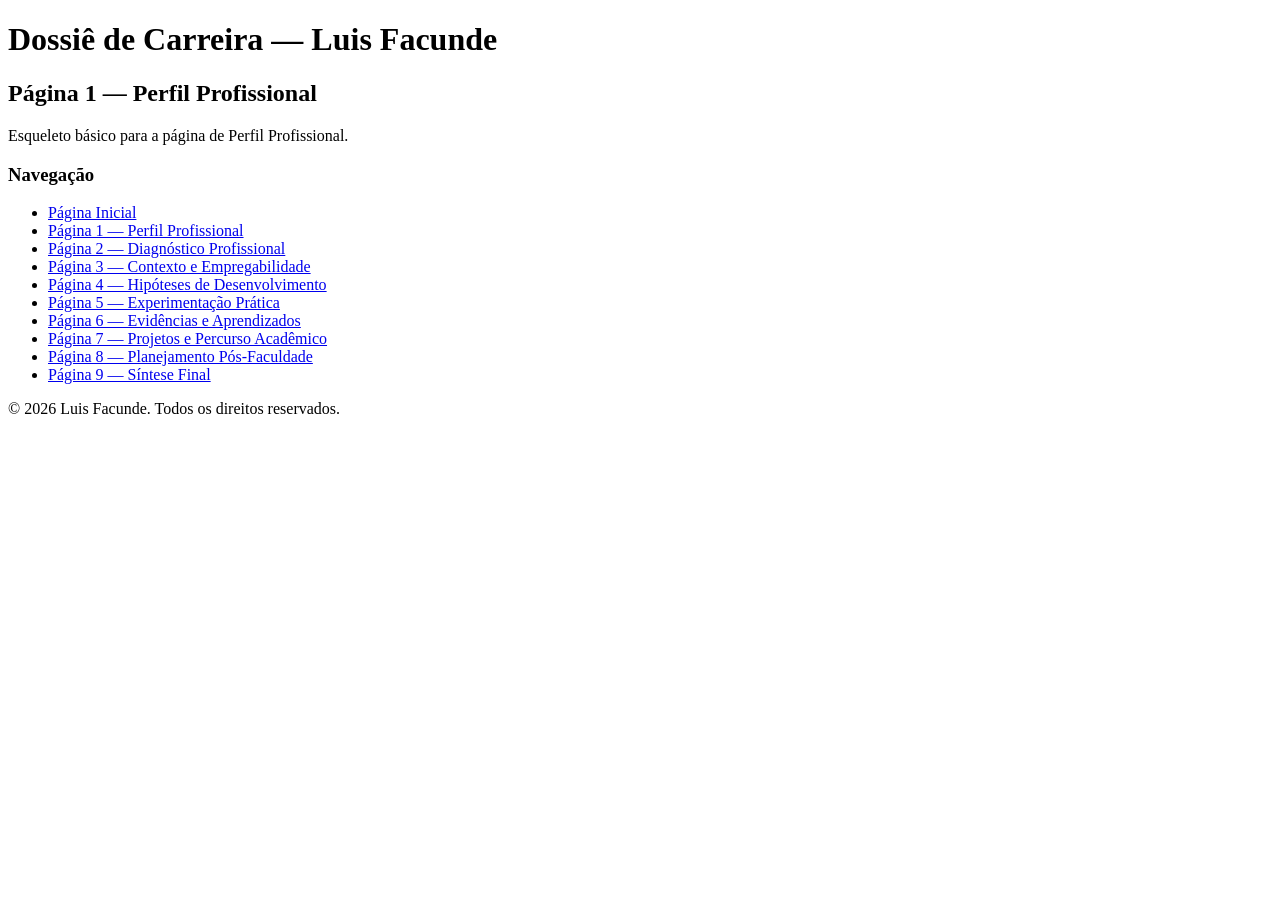
==== 01-perfil-profissional/index.html @ f9f101a4 "feat: cria os arquivos base para a criação das páginas obrigatórias" ====
<!DOCTYPE html>
<html lang="pt-BR">
<head>
    <meta charset="UTF-8">
    <meta name="viewport" content="width=device-width, initial-scale=1.0">
    <title>Página 1 — Perfil Profissional | Luis Facunde</title>
    <link rel="stylesheet" href="style.css">
</head>
<body>
    <header>
        <h1>Dossiê de Carreira — Luis Facunde</h1>
    </header>

    <main>
        <section>
            <h2>Página 1 — Perfil Profissional</h2>
            <p>Esqueleto básico para a página de Perfil Profissional.</p>
        </section>
        
        <nav>
            <h3>Navegação</h3>
            <ul>
                <li><a href="../index.html">Página Inicial</a></li>
                <li><a href="../01-perfil-profissional/index.html">Página 1 — Perfil Profissional</a></li>
                <li><a href="../02-diagnostico-profissional/index.html">Página 2 — Diagnóstico Profissional</a></li>
                <li><a href="../03-contexto-empregabilidade/index.html">Página 3 — Contexto e Empregabilidade</a></li>
                <li><a href="../04-hipoteses-desenvolvimento/index.html">Página 4 — Hipóteses de Desenvolvimento</a></li>
                <li><a href="../05-experimentacao-pratica/index.html">Página 5 — Experimentação Prática</a></li>
                <li><a href="../06-evidencias-aprendizados/index.html">Página 6 — Evidências e Aprendizados</a></li>
                <li><a href="../07-projetos-percurso-academico/index.html">Página 7 — Projetos e Percurso Acadêmico</a></li>
                <li><a href="../08-planejamento-pos-faculdade/index.html">Página 8 — Planejamento Pós-Faculdade</a></li>
                <li><a href="../09-sintese-final/index.html">Página 9 — Síntese Final</a></li>
            </ul>
        </nav>
    </main>

    <footer>
        <p>© 2026 Luis Facunde. Todos os direitos reservados.</p>
    </footer>
</body>
</html>
---- 01-perfil-profissional/style.css ----
/* Estilos locais para Página 1 - Perfil Profissional */
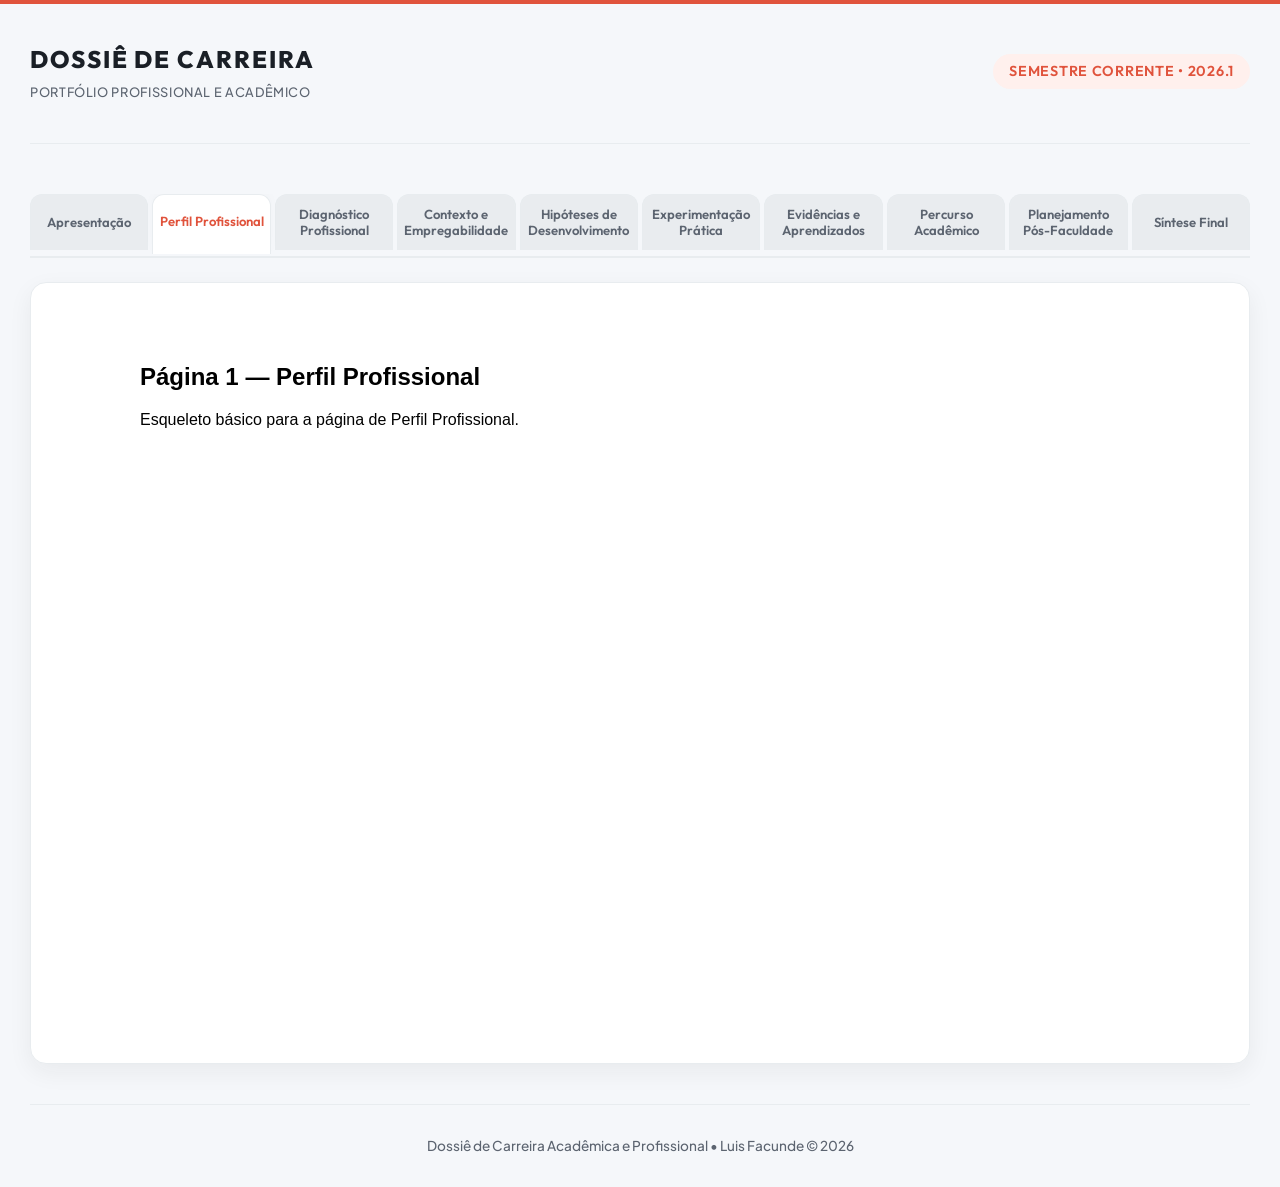
==== commit 5b495ee8: "feat: define a navegação por meio de abas" ====
--- a/01-perfil-profissional/index.html
+++ b/01-perfil-profissional/index.html
@@ -1,41 +1,78 @@
-<!DOCTYPE html>
+<!doctype html>
 <html lang="pt-BR">
-<head>
-    <meta charset="UTF-8">
-    <meta name="viewport" content="width=device-width, initial-scale=1.0">
-    <title>Página 1 — Perfil Profissional | Luis Facunde</title>
-    <link rel="stylesheet" href="style.css">
-</head>
-<body>
-    <header>
-        <h1>Dossiê de Carreira — Luis Facunde</h1>
-    </header>
+   <head>
+      <meta charset="UTF-8" />
+      <meta name="viewport" content="width=device-width, initial-scale=1.0" />
+      <title>Página 1 — Perfil Profissional | Luis Facunde</title>
+      <link rel="stylesheet" href="style.css" />
+      <script src="script.js" defer></script>
+   </head>
+   <body>
+      <header>
+         <h1>Dossiê de Carreira — Luis Facunde</h1>
+      </header>
 
-    <main>
-        <section>
+      <main>
+         <section>
             <h2>Página 1 — Perfil Profissional</h2>
             <p>Esqueleto básico para a página de Perfil Profissional.</p>
-        </section>
-        
-        <nav>
+         </section>
+
+         <nav>
             <h3>Navegação</h3>
             <ul>
-                <li><a href="../index.html">Página Inicial</a></li>
-                <li><a href="../01-perfil-profissional/index.html">Página 1 — Perfil Profissional</a></li>
-                <li><a href="../02-diagnostico-profissional/index.html">Página 2 — Diagnóstico Profissional</a></li>
-                <li><a href="../03-contexto-empregabilidade/index.html">Página 3 — Contexto e Empregabilidade</a></li>
-                <li><a href="../04-hipoteses-desenvolvimento/index.html">Página 4 — Hipóteses de Desenvolvimento</a></li>
-                <li><a href="../05-experimentacao-pratica/index.html">Página 5 — Experimentação Prática</a></li>
-                <li><a href="../06-evidencias-aprendizados/index.html">Página 6 — Evidências e Aprendizados</a></li>
-                <li><a href="../07-projetos-percurso-academico/index.html">Página 7 — Projetos e Percurso Acadêmico</a></li>
-                <li><a href="../08-planejamento-pos-faculdade/index.html">Página 8 — Planejamento Pós-Faculdade</a></li>
-                <li><a href="../09-sintese-final/index.html">Página 9 — Síntese Final</a></li>
+               <li><a href="../index.html">Página Inicial</a></li>
+               <li>
+                  <a href="../01-perfil-profissional/index.html"
+                     >Página 1 — Perfil Profissional</a
+                  >
+               </li>
+               <li>
+                  <a href="../02-diagnostico-profissional/index.html"
+                     >Página 2 — Diagnóstico Profissional</a
+                  >
+               </li>
+               <li>
+                  <a href="../03-contexto-empregabilidade/index.html"
+                     >Página 3 — Contexto e Empregabilidade</a
+                  >
+               </li>
+               <li>
+                  <a href="../04-hipoteses-desenvolvimento/index.html"
+                     >Página 4 — Hipóteses de Desenvolvimento</a
+                  >
+               </li>
+               <li>
+                  <a href="../05-experimentacao-pratica/index.html"
+                     >Página 5 — Experimentação Prática</a
+                  >
+               </li>
+               <li>
+                  <a href="../06-evidencias-aprendizados/index.html"
+                     >Página 6 — Evidências e Aprendizados</a
+                  >
+               </li>
+               <li>
+                  <a href="../07-projetos-percurso-academico/index.html"
+                     >Página 7 — Projetos e Percurso Acadêmico</a
+                  >
+               </li>
+               <li>
+                  <a href="../08-planejamento-pos-faculdade/index.html"
+                     >Página 8 — Planejamento Pós-Faculdade</a
+                  >
+               </li>
+               <li>
+                  <a href="../09-sintese-final/index.html"
+                     >Página 9 — Síntese Final</a
+                  >
+               </li>
             </ul>
-        </nav>
-    </main>
+         </nav>
+      </main>
 
-    <footer>
-        <p>© 2026 Luis Facunde. Todos os direitos reservados.</p>
-    </footer>
-</body>
+      <footer>
+         <p>© 2026 Luis Facunde. Todos os direitos reservados.</p>
+      </footer>
+   </body>
 </html>
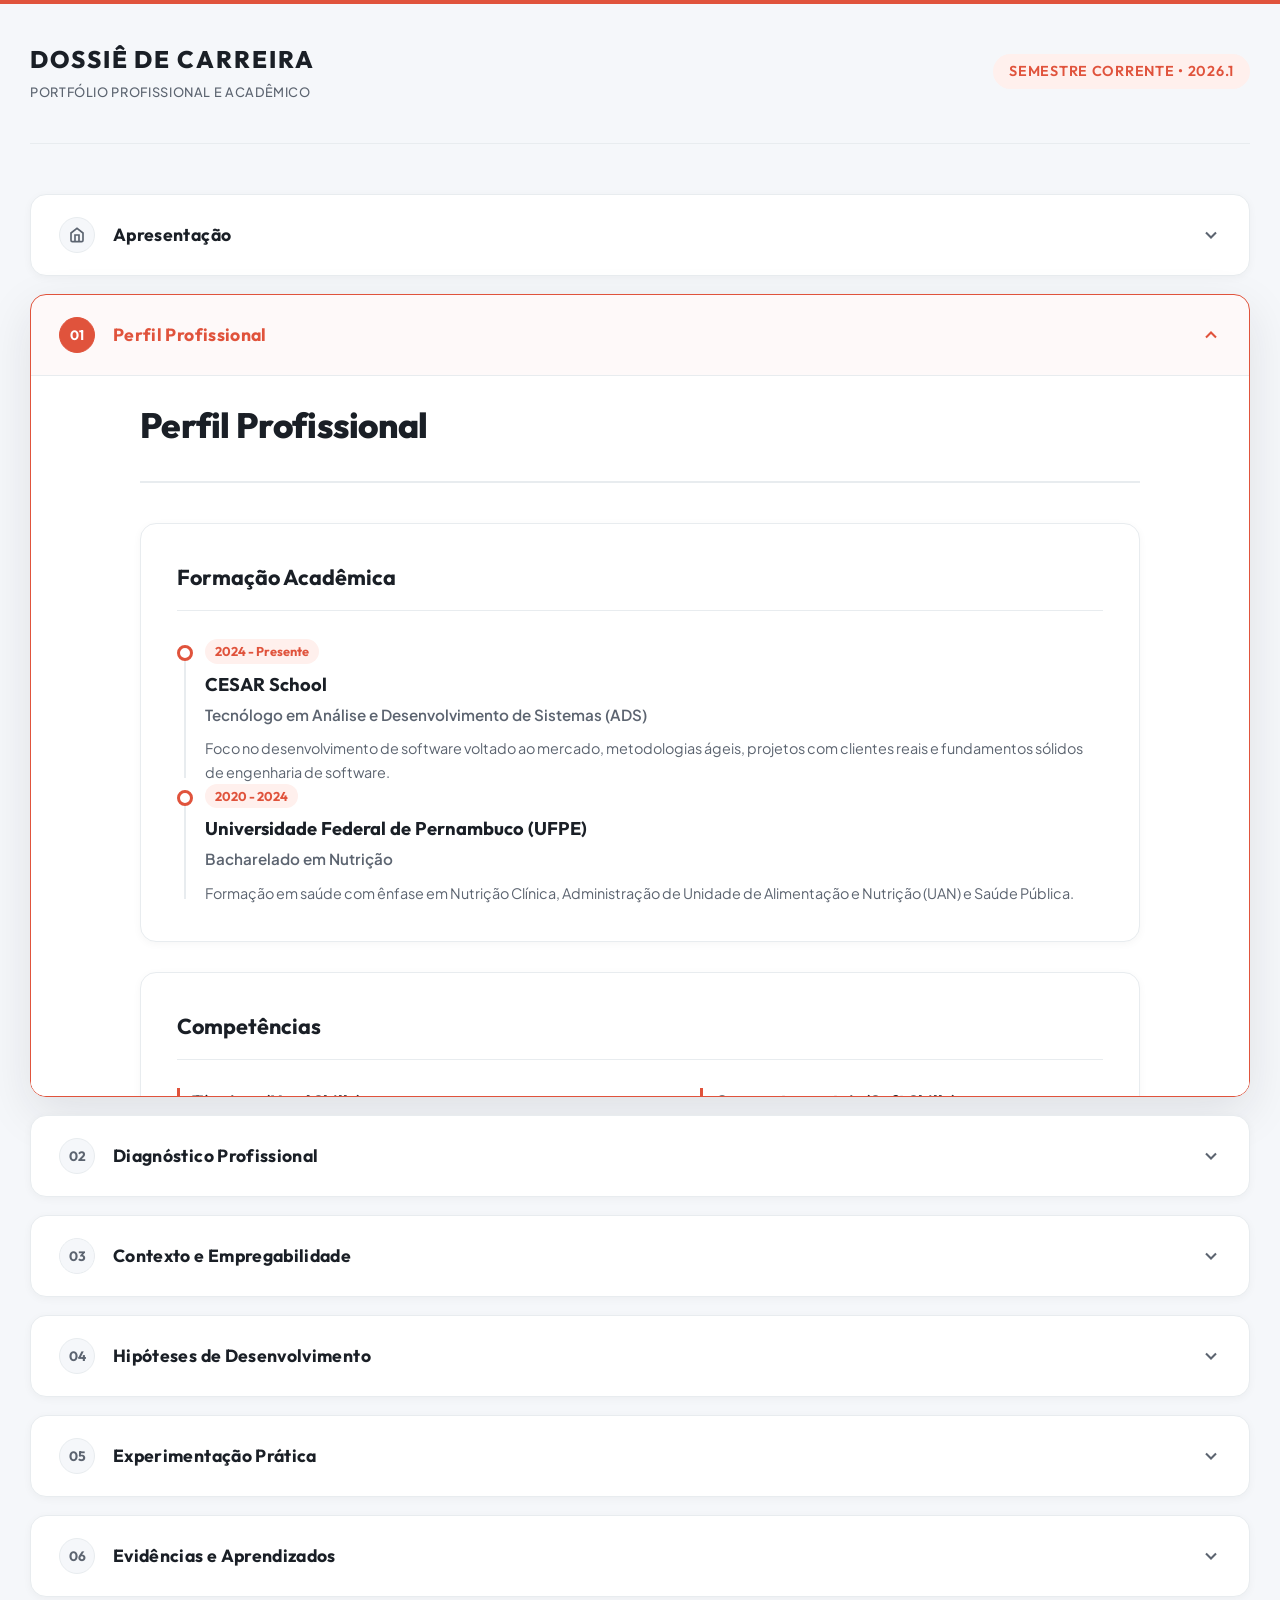
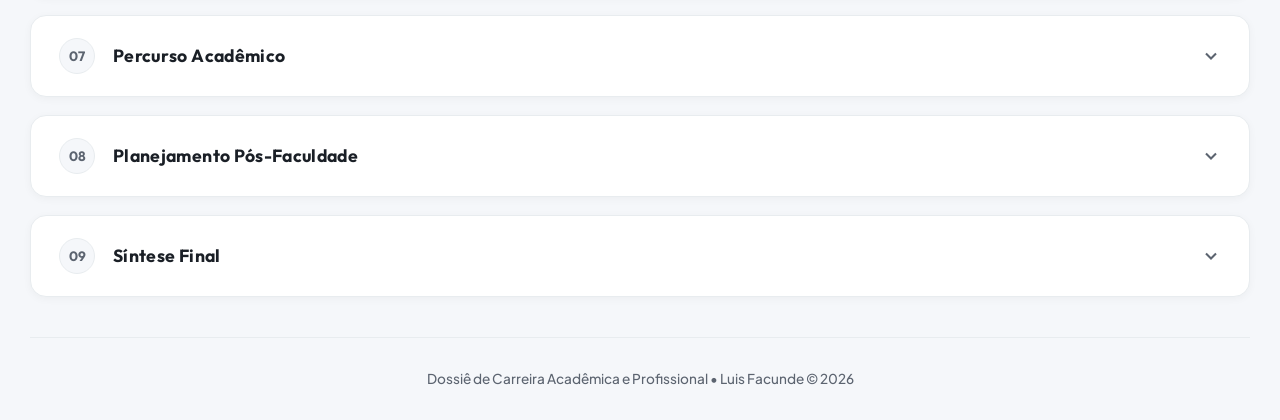
==== commit 7b487e16: "feat: estrutura e preenchimento parcial de perfil profissional e preenchimento total de diagnóstico " ====
--- a/01-perfil-profissional/index.html
+++ b/01-perfil-profissional/index.html
@@ -1,78 +1,523 @@
 <!doctype html>
 <html lang="pt-BR">
-   <head>
-      <meta charset="UTF-8" />
-      <meta name="viewport" content="width=device-width, initial-scale=1.0" />
-      <title>Página 1 — Perfil Profissional | Luis Facunde</title>
-      <link rel="stylesheet" href="style.css" />
-      <script src="script.js" defer></script>
-   </head>
-   <body>
-      <header>
-         <h1>Dossiê de Carreira — Luis Facunde</h1>
-      </header>
-
-      <main>
-         <section>
-            <h2>Página 1 — Perfil Profissional</h2>
-            <p>Esqueleto básico para a página de Perfil Profissional.</p>
-         </section>
-
-         <nav>
-            <h3>Navegação</h3>
-            <ul>
-               <li><a href="../index.html">Página Inicial</a></li>
-               <li>
-                  <a href="../01-perfil-profissional/index.html"
-                     >Página 1 — Perfil Profissional</a
-                  >
-               </li>
-               <li>
-                  <a href="../02-diagnostico-profissional/index.html"
-                     >Página 2 — Diagnóstico Profissional</a
-                  >
-               </li>
-               <li>
-                  <a href="../03-contexto-empregabilidade/index.html"
-                     >Página 3 — Contexto e Empregabilidade</a
-                  >
-               </li>
-               <li>
-                  <a href="../04-hipoteses-desenvolvimento/index.html"
-                     >Página 4 — Hipóteses de Desenvolvimento</a
-                  >
-               </li>
-               <li>
-                  <a href="../05-experimentacao-pratica/index.html"
-                     >Página 5 — Experimentação Prática</a
-                  >
-               </li>
-               <li>
-                  <a href="../06-evidencias-aprendizados/index.html"
-                     >Página 6 — Evidências e Aprendizados</a
-                  >
-               </li>
-               <li>
-                  <a href="../07-projetos-percurso-academico/index.html"
-                     >Página 7 — Projetos e Percurso Acadêmico</a
-                  >
-               </li>
-               <li>
-                  <a href="../08-planejamento-pos-faculdade/index.html"
-                     >Página 8 — Planejamento Pós-Faculdade</a
-                  >
-               </li>
-               <li>
-                  <a href="../09-sintese-final/index.html"
-                     >Página 9 — Síntese Final</a
-                  >
-               </li>
-            </ul>
-         </nav>
-      </main>
-
-      <footer>
-         <p>© 2026 Luis Facunde. Todos os direitos reservados.</p>
-      </footer>
-   </body>
+  <head>
+    <meta charset="UTF-8" />
+    <meta name="viewport" content="width=device-width, initial-scale=1.0" />
+    <title>Perfil Profissional | Luis Facunde</title>
+    <link rel="preconnect" href="https://fonts.googleapis.com" />
+    <link rel="preconnect" href="https://fonts.gstatic.com" crossorigin />
+    <link
+      href="https://fonts.googleapis.com/css2?family=Outfit:wght@300;400;500;600;700;800&family=Plus+Jakarta+Sans:wght@300;400;500;600;700&display=swap"
+      rel="stylesheet"
+    />
+    <link rel="stylesheet" href="style.css" />
+    <script src="script.js" defer></script>
+  </head>
+  <body>
+    <!-- Cabeçalho visível apenas na visualização isolada -->
+    <header class="section-isolated-header">
+      <div class="isolated-logo">
+        <span class="logo-text">DOSSIÊ DE CARREIRA</span>
+        <span class="logo-subtext">Luis Henrique Facunde da Silva</span>
+      </div>
+    </header>
+
+    <main class="profile-main-content">
+      <!-- Título Interno Editorial -->
+      <div class="section-editorial-title">
+        <h1 class="editorial-heading">Perfil Profissional</h1>
+      </div>
+
+      <!-- Seção 1: Formação Acadêmica -->
+      <section class="profile-section-card" id="formacao-academica">
+        <div class="card-header">
+          <h2 class="card-title">Formação Acadêmica</h2>
+        </div>
+
+        <div class="timeline">
+          <div class="timeline-item">
+            <div class="timeline-marker"></div>
+            <div class="timeline-content">
+              <span class="timeline-date">2024 - Presente</span>
+              <h3 class="timeline-institution">CESAR School</h3>
+              <p class="timeline-degree">
+                Tecnólogo em Análise e Desenvolvimento de Sistemas (ADS)
+              </p>
+              <p class="timeline-details">
+                Foco no desenvolvimento de software voltado ao mercado,
+                metodologias ágeis, projetos com clientes reais e fundamentos
+                sólidos de engenharia de software.
+              </p>
+            </div>
+          </div>
+        </div>
+
+        <div class="timeline">
+          <div class="timeline-item">
+            <div class="timeline-marker"></div>
+            <div class="timeline-content">
+              <span class="timeline-date">2020 - 2024</span>
+              <h3 class="timeline-institution">
+                Universidade Federal de Pernambuco (UFPE)
+              </h3>
+              <p class="timeline-degree">Bacharelado em Nutrição</p>
+              <p class="timeline-details">
+                Formação em saúde com ênfase em Nutrição Clínica, Administração
+                de Unidade de Alimentação e Nutrição (UAN) e Saúde Pública.
+              </p>
+            </div>
+          </div>
+        </div>
+      </section>
+
+      <!-- Seção 2: Competências -->
+      <section class="profile-section-card" id="competencias">
+        <div class="card-header">
+          <h2 class="card-title">Competências</h2>
+        </div>
+
+        <div class="skills-grid">
+          <!-- Competências Técnicas -->
+          <div class="skills-column">
+            <h3 class="skills-subtitle">Técnicas (Hard Skills)</h3>
+
+            <div class="skills-group">
+              <h4 class="group-title">Desenvolvimento & Frameworks</h4>
+              <div class="tags-container">
+                <span class="skill-tag tech">React.js</span>
+                <span class="skill-tag tech">React Native</span>
+                <span class="skill-tag tech">Node.js</span>
+                <span class="skill-tag tech">JavaScript (ES6+)</span>
+                <span class="skill-tag tech">TypeScript</span>
+                <span class="skill-tag tech">HTML5 & CSS3</span>
+                <span class="skill-tag tech">Python</span>
+              </div>
+            </div>
+
+            <div class="skills-group">
+              <h4 class="group-title">Banco de Dados</h4>
+              <div class="tags-container">
+                <span class="skill-tag tech">Oracle DB</span>
+                <span class="skill-tag tech">PL/SQL</span>
+                <span class="skill-tag tech">ERP SoulMV</span>
+                <span class="skill-tag tech">Modelagem de Dados</span>
+              </div>
+            </div>
+
+            <div class="skills-group">
+              <h4 class="group-title">Ferramentas</h4>
+              <div class="tags-container">
+                <span class="skill-tag tech">Git & Versionamento</span>
+                <span class="skill-tag tech">Metodologias Ágeis</span>
+                <span class="skill-tag tech">APIs RESTful</span>
+                <span class="skill-tag tech">Integração de IA</span>
+              </div>
+            </div>
+          </div>
+
+          <!-- Competências Comportamentais -->
+          <div class="skills-column">
+            <h3 class="skills-subtitle">Comportamentais (Soft Skills)</h3>
+
+            <div class="soft-skills-list">
+              <div class="soft-skill-item">
+                <div class="soft-skill-icon">
+                  <svg
+                    xmlns="http://www.w3.org/2000/svg"
+                    width="16"
+                    height="16"
+                    viewBox="0 0 24 24"
+                    fill="none"
+                    stroke="currentColor"
+                    stroke-width="2.5"
+                  >
+                    <path
+                      d="M12 22c5.523 0 10-4.477 10-10S17.523 2 12 2 2 6.477 2 12s4.477 10 10 10z"
+                    />
+                    <path d="m9 12 2 2 4-4" />
+                  </svg>
+                </div>
+                <div class="soft-skill-content">
+                  <strong>Resolução de Problemas:</strong> Capacidade analítica
+                  para identificar gargalos e desenvolver soluções eficazes e
+                  otimizadas em código.
+                </div>
+              </div>
+
+              <div class="soft-skill-item">
+                <div class="soft-skill-icon">
+                  <svg
+                    xmlns="http://www.w3.org/2000/svg"
+                    width="16"
+                    height="16"
+                    viewBox="0 0 24 24"
+                    fill="none"
+                    stroke="currentColor"
+                    stroke-width="2.5"
+                  >
+                    <path
+                      d="M12 22c5.523 0 10-4.477 10-10S17.523 2 12 2 2 6.477 2 12s4.477 10 10 10z"
+                    />
+                    <path d="m9 12 2 2 4-4" />
+                  </svg>
+                </div>
+                <div class="soft-skill-content">
+                  <strong>Trabalho em Equipe:</strong> Colaboração ágil com
+                  times multidisciplinares (designers, médicos, analistas de
+                  negócios) em projetos de inovação.
+                </div>
+              </div>
+
+              <div class="soft-skill-item">
+                <div class="soft-skill-icon">
+                  <svg
+                    xmlns="http://www.w3.org/2000/svg"
+                    width="16"
+                    height="16"
+                    viewBox="0 0 24 24"
+                    fill="none"
+                    stroke="currentColor"
+                    stroke-width="2.5"
+                  >
+                    <path
+                      d="M12 22c5.523 0 10-4.477 10-10S17.523 2 12 2 2 6.477 2 12s4.477 10 10 10z"
+                    />
+                    <path d="m9 12 2 2 4-4" />
+                  </svg>
+                </div>
+                <div class="soft-skill-content">
+                  <strong>Comunicação Efetiva:</strong> Habilidade para traduzir
+                  requisitos complexos de negócios e saúde em especificações
+                  técnicas e código funcional.
+                </div>
+              </div>
+
+              <div class="soft-skill-item">
+                <div class="soft-skill-icon">
+                  <svg
+                    xmlns="http://www.w3.org/2000/svg"
+                    width="16"
+                    height="16"
+                    viewBox="0 0 24 24"
+                    fill="none"
+                    stroke="currentColor"
+                    stroke-width="2.5"
+                  >
+                    <path
+                      d="M12 22c5.523 0 10-4.477 10-10S17.523 2 12 2 2 6.477 2 12s4.477 10 10 10z"
+                    />
+                    <path d="m9 12 2 2 4-4" />
+                  </svg>
+                </div>
+                <div class="soft-skill-content">
+                  <strong>Adaptabilidade & Autonomia:</strong> Facilidade para
+                  transitar entre diferentes ecossistemas (desenvolvimento web,
+                  mobile e queries em PL/SQL).
+                </div>
+              </div>
+            </div>
+          </div>
+        </div>
+      </section>
+
+      <!-- Seção 3: Projetos Relevantes -->
+      <section class="profile-section-card" id="projetos-relevantes">
+        <div class="card-header">
+          <h2 class="card-title">Projetos Atuais</h2>
+        </div>
+
+        <!-- Projeto 1 -->
+        <div class="project-detail-card">
+          <div class="project-grid">
+            <div class="project-info">
+              <span class="project-tag">Iniciação Científica</span>
+              <h3 class="project-name">AppCardio</h3>
+              <p class="project-lead-text">
+                Aplicativo móvel de monitoramento cardiológico integrado à
+                modelo de Inteligência Artificial.
+              </p>
+
+              <div class="project-topic">
+                <strong>Objetivo:</strong>
+                <p>
+                  Criar uma aplicação mobile que utilize um modelo de
+                  inteligência artificial pré-treinado para analise da derivação
+                  DII em imagens de eletrocardiograma. Com o objetivo de
+                  auxiliar no diagnóstico de saúde cardiaca.
+                </p>
+              </div>
+
+              <div class="project-topic">
+                <strong>Participação:</strong>
+                <p>
+                  Atuação atual como desenvolvedor Frontend Mobile utilizado
+                  Framework React Native, criação do design das telas do
+                  aplicativo e integração do frondend com backend desenvolvido
+                  em python que gerencia o modelo de para análise das imagen
+                  enviadas.
+                </p>
+              </div>
+            </div>
+
+            <!-- Lado Direito: Template de Imagem -->
+            <div class="project-image-column">
+              <!-- Template de Imagem Premium com Efeito Blur/Placeholder -->
+              <div class="image-placeholder-container">
+                <div class="placeholder-visual">
+                  <svg
+                    xmlns="http://www.w3.org/2000/svg"
+                    width="48"
+                    height="48"
+                    viewBox="0 0 24 24"
+                    fill="none"
+                    stroke="currentColor"
+                    stroke-width="1.5"
+                    class="placeholder-icon"
+                  >
+                    <rect x="3" y="3" width="18" height="18" rx="2" ry="2" />
+                    <circle cx="8.5" cy="8.5" r="1.5" />
+                    <polyline points="21 15 16 10 5 21" />
+                  </svg>
+                  <span class="placeholder-title">Mockup do AppCardio</span>
+                  <span class="placeholder-subtitle"
+                    >Insira a imagem do seu projeto aqui</span
+                  >
+                  <div class="placeholder-instructions">
+                    <code>assets/imagens/appcardio.png</code>
+                  </div>
+                </div>
+                <!-- Imagem real comentada pronta para ativação -->
+                <!-- <img src="../assets/imagens/appcardio.png" alt="Interface do AppCardio" class="project-real-image" /> -->
+              </div>
+            </div>
+          </div>
+
+          <!-- Linha Horizontal Divisória Interna -->
+          <div class="project-card-divider"></div>
+
+          <!-- Tópicos de Desenvolvimento e Aprendizado -->
+          <div class="project-expansion-details">
+            <div class="detail-block">
+              <h4 class="detail-block-title">Desenvolvimento Técnico</h4>
+              <p>
+                A aplicação foi construída com foco em ser simples e intuitiva
+                com uso de processamento assíncrono e comunicação com a rede
+                neural profunda por meio de payloads e requisições HTTP.
+              </p>
+            </div>
+
+            <div class="detail-block">
+              <h4 class="detail-block-title">Dificuldades Superadas</h4>
+              <p>
+                <strong>Desafio:</strong> Desenvolver uma interface Mobile mesmo
+                sem experiência<br /><strong>Solução:</strong>Como estou
+                cursandoa disciplina de Desenvolvimento Mobile em Paralelo. Os
+                conhecimentos adquiridos durante a disciplina foram sendo
+                aplicados aos projeto. Assim, fortalecendo a minha base na
+                tecnologia utilizada.
+              </p>
+            </div>
+
+            <div class="detail-block">
+              <h4 class="detail-block-title">Aprendizados</h4>
+              <p>
+                Aprendizado sobre integração com API de inteligência artificial
+                em ambientes móveis, definição de objetivos e atividades de
+                sprints, colaboração no desenvolvimento utilizando metodologia
+                GitFLow, Design System e desenvolvimento com React Native.
+              </p>
+            </div>
+          </div>
+
+          <div class="project-skills-used">
+            <strong>Habilidades Utilizadas:</strong>
+            <div class="tags-container">
+              <span class="skill-tag used">UX/UI</span>
+              <span class="skill-tag used">React Native</span>
+              <span class="skill-tag used">Consumo de APIs de IA</span>
+              <span class="skill-tag used">Colaboração com equipe</span>
+              <span class="skill-tag used">Git & Versionamento</span>
+            </div>
+          </div>
+        </div>
+
+        <!-- Projeto 2 -->
+        <div class="project-detail-card" style="margin-top: 30px">
+          <div class="project-grid">
+            <!-- Lado Esquerdo: Info Técnica -->
+            <div class="project-info">
+              <span class="project-tag">Atuação em Estágio • FAV</span>
+              <h3 class="project-name">Automação e Integração Hospitalar</h3>
+              <p class="project-lead-text">
+                Otimização operacional, queries analíticas e portais internos
+                para a Fundação Altino Ventura.
+              </p>
+
+              <div class="project-topic">
+                <strong>🎯 Objetivo:</strong>
+                <p>
+                  Eliminar processos de conferência manuais e integrar fluxos
+                  operacionais de larga escala do ERP SoulMV, unificando dados,
+                  criando triggers de alerta em tempo real e disponibilizando
+                  portais internos de consulta rápida para o time
+                  administrativo.
+                </p>
+              </div>
+
+              <div class="project-topic">
+                <strong>👥 Participação:</strong>
+                <p>
+                  Responsável pelo mapeamento das regras de negócio do banco
+                  Oracle, desenvolvimento de triggers e procedures PL/SQL
+                  críticas, criação de scripts em Python para automação de
+                  tarefas manuais e auxílio na codificação do portal web em
+                  React.js e Node.js.
+                </p>
+              </div>
+            </div>
+
+            <!-- Lado Direito: Template de Imagem -->
+            <div class="project-image-column">
+              <!-- Template de Imagem Premium com Efeito Blur/Placeholder -->
+              <div class="image-placeholder-container">
+                <div class="placeholder-visual">
+                  <svg
+                    xmlns="http://www.w3.org/2000/svg"
+                    width="48"
+                    height="48"
+                    viewBox="0 0 24 24"
+                    fill="none"
+                    stroke="currentColor"
+                    stroke-width="1.5"
+                    class="placeholder-icon"
+                  >
+                    <rect x="3" y="3" width="18" height="18" rx="2" ry="2" />
+                    <circle cx="8.5" cy="8.5" r="1.5" />
+                    <polyline points="21 15 16 10 5 21" />
+                  </svg>
+                  <span class="placeholder-title"
+                    >Mockup da Automação & ERP</span
+                  >
+                  <span class="placeholder-subtitle"
+                    >Insira a imagem do seu projeto aqui</span
+                  >
+                  <div class="placeholder-instructions">
+                    <code>assets/imagens/automacao-fav.png</code>
+                  </div>
+                </div>
+                <!-- Imagem real comentada pronta para ativação -->
+                <!-- <img src="../assets/imagens/automacao-fav.png" alt="Interface da Automação Hospitalar" class="project-real-image" /> -->
+              </div>
+            </div>
+          </div>
+
+          <!-- Linha Horizontal Divisória Interna -->
+          <div class="project-card-divider"></div>
+
+          <!-- Tópicos de Desenvolvimento e Aprendizado -->
+          <div class="project-expansion-details">
+            <div class="detail-block">
+              <h4 class="detail-block-title">🚀 Desenvolvimento Técnico</h4>
+              <p>
+                Desenvolvimento focado em scripts e bancos relacionais Oracle
+                corporativos. Procedures em PL/SQL foram reestruturadas com uso
+                de bulk collects e índices específicos, otimizando consultas
+                complexas que antes travavam o sistema hospitalar, reduzindo o
+                tempo de resposta em até 80%.
+              </p>
+            </div>
+
+            <div class="detail-block">
+              <h4 class="detail-block-title">💡 Dificuldades Superadas</h4>
+              <p>
+                <strong>Desafio:</strong> Mapear tabelas e relacionamentos não
+                documentados no gigantesco e complexo schema do ERP SoulMV.
+                <br /><strong>Solução:</strong> Engenharia reversa cuidadosa de
+                queries, monitoramento de logs de transação com DBA sênior e
+                compilação de um dicionário de dados interno para a equipe de
+                desenvolvimento.
+              </p>
+            </div>
+
+            <div class="detail-block">
+              <h4 class="detail-block-title">📚 Aprendizados Coletados</h4>
+              <p>
+                Domínio avançado em PL/SQL Oracle e performance de queries.
+                Compreensão aprofundada de fluxos operacionais de saúde pública
+                e privada de alta complexidade e a importância da integridade e
+                governança de dados sensíveis sob as diretrizes da LGPD.
+              </p>
+            </div>
+          </div>
+
+          <div class="project-skills-used">
+            <strong>Habilidades Utilizadas:</strong>
+            <div class="tags-container">
+              <span class="skill-tag used">Oracle PL/SQL</span>
+              <span class="skill-tag used">Python Automations</span>
+              <span class="skill-tag used">ERP SoulMV</span>
+              <span class="skill-tag used">Node.js & React</span>
+              <span class="skill-tag used">Otimização de Query</span>
+            </div>
+          </div>
+        </div>
+      </section>
+
+      <!-- Menu de Navegação Local (Visível isoladamente e escondido no iframe principal) -->
+      <nav class="subpage-isolated-nav">
+        <h3>Menu Dossiê</h3>
+        <ul>
+          <li><a href="../index.html">Página Inicial</a></li>
+          <li>
+            <a href="../01-perfil-profissional/index.html" class="active"
+              >01 — Perfil Profissional</a
+            >
+          </li>
+          <li>
+            <a href="../02-diagnostico-profissional/index.html"
+              >02 — Diagnóstico Profissional</a
+            >
+          </li>
+          <li>
+            <a href="../03-contexto-empregabilidade/index.html"
+              >03 — Contexto e Empregabilidade</a
+            >
+          </li>
+          <li>
+            <a href="../04-hipoteses-desenvolvimento/index.html"
+              >04 — Hipóteses de Desenvolvimento</a
+            >
+          </li>
+          <li>
+            <a href="../05-experimentacao-pratica/index.html"
+              >05 — Experimentação Prática</a
+            >
+          </li>
+          <li>
+            <a href="../06-evidencias-aprendizados/index.html"
+              >06 — Evidências e Aprendizados</a
+            >
+          </li>
+          <li>
+            <a href="../07-projetos-percurso-academico/index.html"
+              >07 — Percurso Acadêmico</a
+            >
+          </li>
+          <li>
+            <a href="../08-planejamento-pos-faculdade/index.html"
+              >08 — Planejamento Pós-Faculdade</a
+            >
+          </li>
+          <li>
+            <a href="../09-sintese-final/index.html">09 — Síntese Final</a>
+          </li>
+        </ul>
+      </nav>
+    </main>
+
+    <!-- Rodapé visível apenas na visualização isolada -->
+    <footer class="section-isolated-footer">
+      <p>© 2026 Luis Facunde. Dossiê de Carreira Acadêmica e Profissional.</p>
+    </footer>
+  </body>
 </html>
--- a/01-perfil-profissional/style.css
+++ b/01-perfil-profissional/style.css
@@ -1 +1,713 @@
-/* Estilos locais para Página 1 - Perfil Profissional */
+/* ==========================================================================
+   VARIÁVEIS E CONFIGURAÇÃO DO DESIGN SYSTEM
+   ========================================================================== */
+:root {
+    --bg-app: #f5f7fa;
+    --bg-card: #ffffff;
+    --text-main: #1a1f26;
+    --text-muted: #5c6470;
+    --accent: #e0533c; /* Laranja Burnt Orange Editorial */
+    --accent-glow: rgba(224, 83, 60, 0.15);
+    --accent-light: #fff0ed;
+    --border: #e8ecef;
+    --border-hover: rgba(224, 83, 60, 0.3);
+    
+    --font-head: "Outfit", -apple-system, BlinkMacSystemFont, "Segoe UI", Roboto, sans-serif;
+    --font-body: "Plus Jakarta Sans", -apple-system, BlinkMacSystemFont, "Segoe UI", Roboto, sans-serif;
+
+    --shadow-sm: 0 2px 8px rgba(0, 0, 0, 0.04);
+    --shadow-md: 0 8px 24px rgba(26, 31, 38, 0.06);
+    --shadow-lg: 0 16px 48px rgba(26, 31, 38, 0.1);
+
+    --transition: all 0.3s cubic-bezier(0.16, 1, 0.3, 1);
+    --border-radius: 16px;
+}
+
+/* Reset Geral */
+* {
+    box-sizing: border-box;
+    margin: 0;
+    padding: 0;
+}
+
+body {
+    font-family: var(--font-body);
+    background-color: var(--bg-card);
+    color: var(--text-main);
+    line-height: 1.6;
+    -webkit-font-smoothing: antialiased;
+}
+
+/* ==========================================================================
+   ESTILOS DE VISUALIZAÇÃO ISOLADA (Ocultados dinamicamente no portal principal)
+   ========================================================================== */
+.section-isolated-header {
+    background-color: var(--bg-card);
+    border-bottom: 1px solid var(--border);
+    padding: 24px 40px;
+    max-width: 1000px;
+    margin: 0 auto;
+}
+
+.isolated-logo {
+    display: flex;
+    flex-direction: column;
+}
+
+.isolated-logo .logo-text {
+    font-family: var(--font-head);
+    font-weight: 800;
+    font-size: 1.25rem;
+    letter-spacing: 0.08em;
+    color: var(--text-main);
+}
+
+.isolated-logo .logo-subtext {
+    font-size: 0.75rem;
+    font-weight: 500;
+    letter-spacing: 0.05em;
+    color: var(--text-muted);
+    text-transform: uppercase;
+    margin-top: 4px;
+}
+
+.section-isolated-footer {
+    border-top: 1px solid var(--border);
+    padding: 30px 0;
+    margin-top: 60px;
+    text-align: center;
+    background-color: var(--bg-app);
+}
+
+.section-isolated-footer p {
+    font-size: 0.8rem;
+    color: var(--text-muted);
+    font-weight: 500;
+}
+
+/* Menu de Navegação na Visão Isolada */
+.subpage-isolated-nav {
+    margin-top: 60px;
+    padding: 30px;
+    background-color: var(--bg-app);
+    border-radius: var(--border-radius);
+    border: 1px solid var(--border);
+}
+
+.subpage-isolated-nav h3 {
+    font-family: var(--font-head);
+    font-size: 0.95rem;
+    text-transform: uppercase;
+    letter-spacing: 0.05em;
+    color: var(--text-main);
+    margin-bottom: 16px;
+    font-weight: 700;
+}
+
+.subpage-isolated-nav ul {
+    list-style: none;
+    display: grid;
+    grid-template-columns: repeat(auto-fill, minmax(220px, 1fr));
+    gap: 12px;
+}
+
+.subpage-isolated-nav a {
+    font-size: 0.85rem;
+    color: var(--text-muted);
+    text-decoration: none;
+    font-weight: 500;
+    transition: var(--transition);
+    display: block;
+    padding: 6px 12px;
+    border-radius: 8px;
+    border: 1px solid transparent;
+}
+
+.subpage-isolated-nav a:hover,
+.subpage-isolated-nav a.active {
+    color: var(--accent);
+    background-color: var(--accent-light);
+    border-color: rgba(224, 83, 60, 0.2);
+}
+
+/* ==========================================================================
+   CONTEÚDO PRINCIPAL (Main & Estrutura Editorial)
+   ========================================================================== */
+.profile-main-content {
+    max-width: 1000px;
+    margin: 0 auto;
+    padding: 0 0 60px 0;
+}
+
+/* Título de Seção estilo Editorial */
+.section-editorial-title {
+    margin-bottom: 40px;
+    position: relative;
+    border-bottom: 2px solid var(--border);
+    padding-bottom: 24px;
+}
+
+.editorial-badge {
+    font-family: var(--font-head);
+    font-weight: 700;
+    font-size: 0.8rem;
+    text-transform: uppercase;
+    letter-spacing: 0.08em;
+    color: var(--accent);
+    background-color: var(--accent-light);
+    padding: 4px 12px;
+    border-radius: 30px;
+    display: inline-block;
+    margin-bottom: 12px;
+}
+
+.editorial-heading {
+    font-family: var(--font-head);
+    font-weight: 800;
+    font-size: 2.2rem;
+    color: var(--text-main);
+    letter-spacing: -0.02em;
+    line-height: 1.1;
+    margin-bottom: 12px;
+}
+
+.editorial-lead {
+    font-size: 1.05rem;
+    color: var(--text-muted);
+    max-width: 800px;
+}
+
+/* Card Genérico de Seção */
+.profile-section-card {
+    background-color: var(--bg-card);
+    border-radius: var(--border-radius);
+    border: 1px solid var(--border);
+    box-shadow: var(--shadow-sm);
+    padding: 36px;
+    margin-bottom: 30px;
+    transition: var(--transition);
+}
+
+.profile-section-card:hover {
+    box-shadow: var(--shadow-md);
+    border-color: var(--border-hover);
+}
+
+/* Cabeçalho do Card */
+.card-header {
+    display: flex;
+    align-items: center;
+    gap: 14px;
+    margin-bottom: 28px;
+    border-bottom: 1px solid var(--border);
+    padding-bottom: 16px;
+}
+
+.header-icon {
+    display: flex;
+    align-items: center;
+    justify-content: center;
+    color: var(--accent);
+    background-color: var(--accent-light);
+    width: 42px;
+    height: 42px;
+    border-radius: 10px;
+}
+
+.card-title {
+    font-family: var(--font-head);
+    font-size: 1.35rem;
+    font-weight: 700;
+    color: var(--text-main);
+}
+
+/* ==========================================================================
+   SEÇÃO 1: TIMELINE DE FORMAÇÃO ACADÊMICA
+   ========================================================================== */
+.timeline {
+    position: relative;
+    padding-left: 28px;
+}
+
+/* Linha central da timeline */
+.timeline::before {
+    content: '';
+    position: absolute;
+    top: 6px;
+    left: 7px;
+    width: 2px;
+    height: calc(100% - 12px);
+    background-color: var(--border);
+}
+
+.timeline-item {
+    position: relative;
+    margin-bottom: 32px;
+}
+
+.timeline-item:last-child {
+    margin-bottom: 0;
+}
+
+/* Marcador (Bolinha) na timeline */
+.timeline-marker {
+    position: absolute;
+    top: 6px;
+    left: -28px;
+    width: 16px;
+    height: 16px;
+    border-radius: 50%;
+    background-color: var(--bg-card);
+    border: 3px solid var(--accent);
+    transition: var(--transition);
+    z-index: 2;
+}
+
+.timeline-item:hover .timeline-marker {
+    transform: scale(1.3);
+    background-color: var(--accent);
+    box-shadow: 0 0 0 4px var(--accent-glow);
+}
+
+.timeline-content {
+    display: flex;
+    flex-direction: column;
+    gap: 6px;
+}
+
+.timeline-date {
+    font-family: var(--font-head);
+    font-size: 0.8rem;
+    font-weight: 700;
+    color: var(--accent);
+    background-color: var(--accent-light);
+    padding: 2px 10px;
+    border-radius: 30px;
+    align-self: flex-start;
+}
+
+.timeline-institution {
+    font-family: var(--font-head);
+    font-size: 1.15rem;
+    font-weight: 700;
+    color: var(--text-main);
+}
+
+.timeline-degree {
+    font-size: 0.95rem;
+    font-weight: 600;
+    color: var(--text-muted);
+    margin-top: -2px;
+}
+
+.timeline-details {
+    font-size: 0.9rem;
+    color: var(--text-muted);
+    line-height: 1.6;
+    margin-top: 4px;
+}
+
+/* ==========================================================================
+   SEÇÃO 2: GRID DE COMPETÊNCIAS
+   ========================================================================== */
+.skills-grid {
+    display: grid;
+    grid-template-columns: 1.2fr 1fr; /* Coluna técnica um pouco maior */
+    gap: 40px;
+}
+
+.skills-column {
+    display: flex;
+    flex-direction: column;
+    gap: 24px;
+}
+
+.skills-subtitle {
+    font-family: var(--font-head);
+    font-size: 1.1rem;
+    font-weight: 700;
+    color: var(--text-main);
+    border-left: 3px solid var(--accent);
+    padding-left: 12px;
+}
+
+.skills-group {
+    display: flex;
+    flex-direction: column;
+    gap: 10px;
+}
+
+.group-title {
+    font-size: 0.85rem;
+    font-weight: 700;
+    letter-spacing: 0.05em;
+    color: var(--text-muted);
+}
+
+.tags-container {
+    display: flex;
+    flex-wrap: wrap;
+    gap: 8px;
+}
+
+.skill-tag {
+    font-size: 0.78rem;
+    padding: 6px 12px;
+    border-radius: 8px;
+    font-weight: 600;
+    border: 1px solid var(--border);
+    transition: var(--transition);
+}
+
+/* Hard Skills Tags */
+.skill-tag.tech {
+    background-color: var(--bg-app);
+    color: var(--text-muted);
+}
+
+.skill-tag.tech:hover {
+    border-color: var(--accent);
+    color: var(--accent);
+    background-color: var(--accent-light);
+    transform: translateY(-2px);
+}
+
+/* Soft Skills List */
+.soft-skills-list {
+    display: flex;
+    flex-direction: column;
+    gap: 16px;
+}
+
+.soft-skill-item {
+    display: flex;
+    gap: 12px;
+    align-items: flex-start;
+}
+
+.soft-skill-icon {
+    color: var(--accent);
+    flex-shrink: 0;
+    display: flex;
+    align-items: center;
+    justify-content: center;
+    margin-top: 4px;
+}
+
+.soft-skill-content {
+    font-size: 0.9rem;
+    color: var(--text-muted);
+    line-height: 1.5;
+}
+
+.soft-skill-content strong {
+    color: var(--text-main);
+    display: block;
+    font-size: 0.92rem;
+    margin-bottom: 2px;
+}
+
+/* ==========================================================================
+   SEÇÃO 3: PROJETOS RELEVANTES
+   ========================================================================== */
+.project-detail-card {
+    background-color: var(--bg-card);
+    border: 1px solid var(--border);
+    border-radius: 12px;
+    padding: 28px;
+    transition: var(--transition);
+}
+
+.project-detail-card:hover {
+    border-color: rgba(224, 83, 60, 0.35);
+    box-shadow: var(--shadow-md);
+}
+
+.project-grid {
+    display: grid;
+    grid-template-columns: 1.2fr 1fr;
+    gap: 28px;
+    align-items: start;
+}
+
+.project-info {
+    display: flex;
+    flex-direction: column;
+    gap: 14px;
+}
+
+.project-tag {
+    font-family: var(--font-head);
+    font-size: 0.72rem;
+    font-weight: 700;
+    text-transform: uppercase;
+    letter-spacing: 0.05em;
+    color: var(--accent);
+    background-color: var(--accent-light);
+    padding: 4px 10px;
+    border-radius: 30px;
+    align-self: flex-start;
+}
+
+.project-name {
+    font-family: var(--font-head);
+    font-size: 1.4rem;
+    font-weight: 700;
+    color: var(--text-main);
+    line-height: 1.2;
+}
+
+.project-lead-text {
+    font-size: 0.92rem;
+    color: var(--text-muted);
+    font-weight: 600;
+    margin-top: -6px;
+}
+
+.project-topic {
+    display: flex;
+    flex-direction: column;
+    gap: 4px;
+}
+
+.project-topic strong {
+    font-size: 0.85rem;
+    color: var(--text-main);
+    text-transform: uppercase;
+    letter-spacing: 0.02em;
+}
+
+.project-topic p {
+    font-size: 0.88rem;
+    color: var(--text-muted);
+    line-height: 1.5;
+}
+
+/* Divisores internos dos projetos */
+.project-card-divider {
+    height: 1px;
+    background-color: var(--border);
+    margin: 24px 0;
+}
+
+/* Detalhes expandidos (Desenvolvimento, Dificuldade, Aprendizados) */
+.project-expansion-details {
+    display: grid;
+    grid-template-columns: repeat(3, 1fr);
+    gap: 20px;
+}
+
+.detail-block {
+    display: flex;
+    flex-direction: column;
+    gap: 6px;
+}
+
+.detail-block-title {
+    font-family: var(--font-head);
+    font-size: 0.9rem;
+    font-weight: 700;
+    color: var(--text-main);
+}
+
+.detail-block p {
+    font-size: 0.85rem;
+    color: var(--text-muted);
+    line-height: 1.5;
+}
+
+/* Habilidades no rodapé do projeto */
+.project-skills-used {
+    margin-top: 24px;
+    display: flex;
+    align-items: center;
+    gap: 12px;
+    flex-wrap: wrap;
+    background-color: var(--bg-app);
+    padding: 12px 18px;
+    border-radius: 8px;
+    border: 1px solid var(--border);
+}
+
+.project-skills-used strong {
+    font-size: 0.82rem;
+    color: var(--text-main);
+    text-transform: uppercase;
+    letter-spacing: 0.02em;
+}
+
+.skill-tag.used {
+    background-color: var(--bg-card);
+    color: var(--accent);
+    border-color: rgba(224, 83, 60, 0.15);
+    font-size: 0.74rem;
+    padding: 4px 10px;
+}
+
+.skill-tag.used:hover {
+    background-color: var(--accent-light);
+    border-color: var(--accent);
+}
+
+/* ==========================================================================
+   TEMPLATE DE INSERÇÃO DE IMAGEM (PLACEHOLDER)
+   ========================================================================== */
+.project-image-column {
+    height: 100%;
+    display: flex;
+    align-items: stretch;
+}
+
+.image-placeholder-container {
+    width: 100%;
+    min-height: 220px;
+    background: linear-gradient(135deg, #ffffff 0%, var(--bg-app) 100%);
+    border: 2px dashed rgba(224, 83, 60, 0.25);
+    border-radius: 12px;
+    display: flex;
+    align-items: center;
+    justify-content: center;
+    padding: 20px;
+    text-align: center;
+    position: relative;
+    overflow: hidden;
+    transition: var(--transition);
+}
+
+.image-placeholder-container::before {
+    content: '';
+    position: absolute;
+    top: 0;
+    left: 0;
+    width: 100%;
+    height: 100%;
+    background-color: var(--accent);
+    opacity: 0;
+    transition: var(--transition);
+    z-index: 1;
+}
+
+.image-placeholder-container:hover {
+    border-color: var(--accent);
+    transform: translateY(-2px);
+    box-shadow: 0 6px 18px rgba(224, 83, 60, 0.08);
+}
+
+.placeholder-visual {
+    display: flex;
+    flex-direction: column;
+    align-items: center;
+    justify-content: center;
+    gap: 8px;
+    z-index: 2;
+    transition: var(--transition);
+}
+
+.placeholder-icon {
+    color: var(--accent);
+    opacity: 0.6;
+    transition: var(--transition);
+}
+
+.image-placeholder-container:hover .placeholder-icon {
+    transform: scale(1.1);
+    opacity: 1;
+}
+
+.placeholder-title {
+    font-family: var(--font-head);
+    font-size: 0.95rem;
+    font-weight: 700;
+    color: var(--text-main);
+}
+
+.placeholder-subtitle {
+    font-size: 0.78rem;
+    color: var(--text-muted);
+    font-weight: 500;
+}
+
+.placeholder-instructions {
+    margin-top: 10px;
+    padding: 4px 10px;
+    background-color: var(--bg-card);
+    border: 1px solid var(--border);
+    border-radius: 6px;
+    display: inline-block;
+}
+
+.placeholder-instructions code {
+    font-family: Consolas, Monaco, Lucida Console, monospace;
+    font-size: 0.72rem;
+    color: var(--accent);
+    font-weight: 600;
+}
+
+/* Suporte para quando uma imagem for ativada no projeto */
+.project-real-image {
+    width: 100%;
+    height: 100%;
+    object-fit: cover;
+    position: absolute;
+    top: 0;
+    left: 0;
+    border-radius: 10px;
+    z-index: 3;
+}
+
+/* ==========================================================================
+   RESPONSIVIDADE E ADAPTAÇÕES DE TELA
+   ========================================================================== */
+@media (max-width: 900px) {
+    .skills-grid {
+        grid-template-columns: 1fr;
+        gap: 30px;
+    }
+
+    .project-grid {
+        grid-template-columns: 1fr;
+        gap: 20px;
+    }
+
+    .project-image-column {
+        height: auto;
+    }
+
+    .image-placeholder-container {
+        min-height: 200px;
+    }
+
+    .project-expansion-details {
+        grid-template-columns: 1fr;
+        gap: 16px;
+    }
+}
+
+@media (max-width: 768px) {
+    .section-isolated-header {
+        padding: 20px;
+    }
+
+    .profile-section-card {
+        padding: 24px;
+    }
+
+    .editorial-heading {
+        font-size: 1.8rem;
+    }
+    
+    .timeline {
+        padding-left: 20px;
+    }
+    
+    .timeline::before {
+        left: 3px;
+    }
+
+    .timeline-marker {
+        left: -20px;
+        width: 12px;
+        height: 12px;
+        border-width: 2px;
+    }
+}
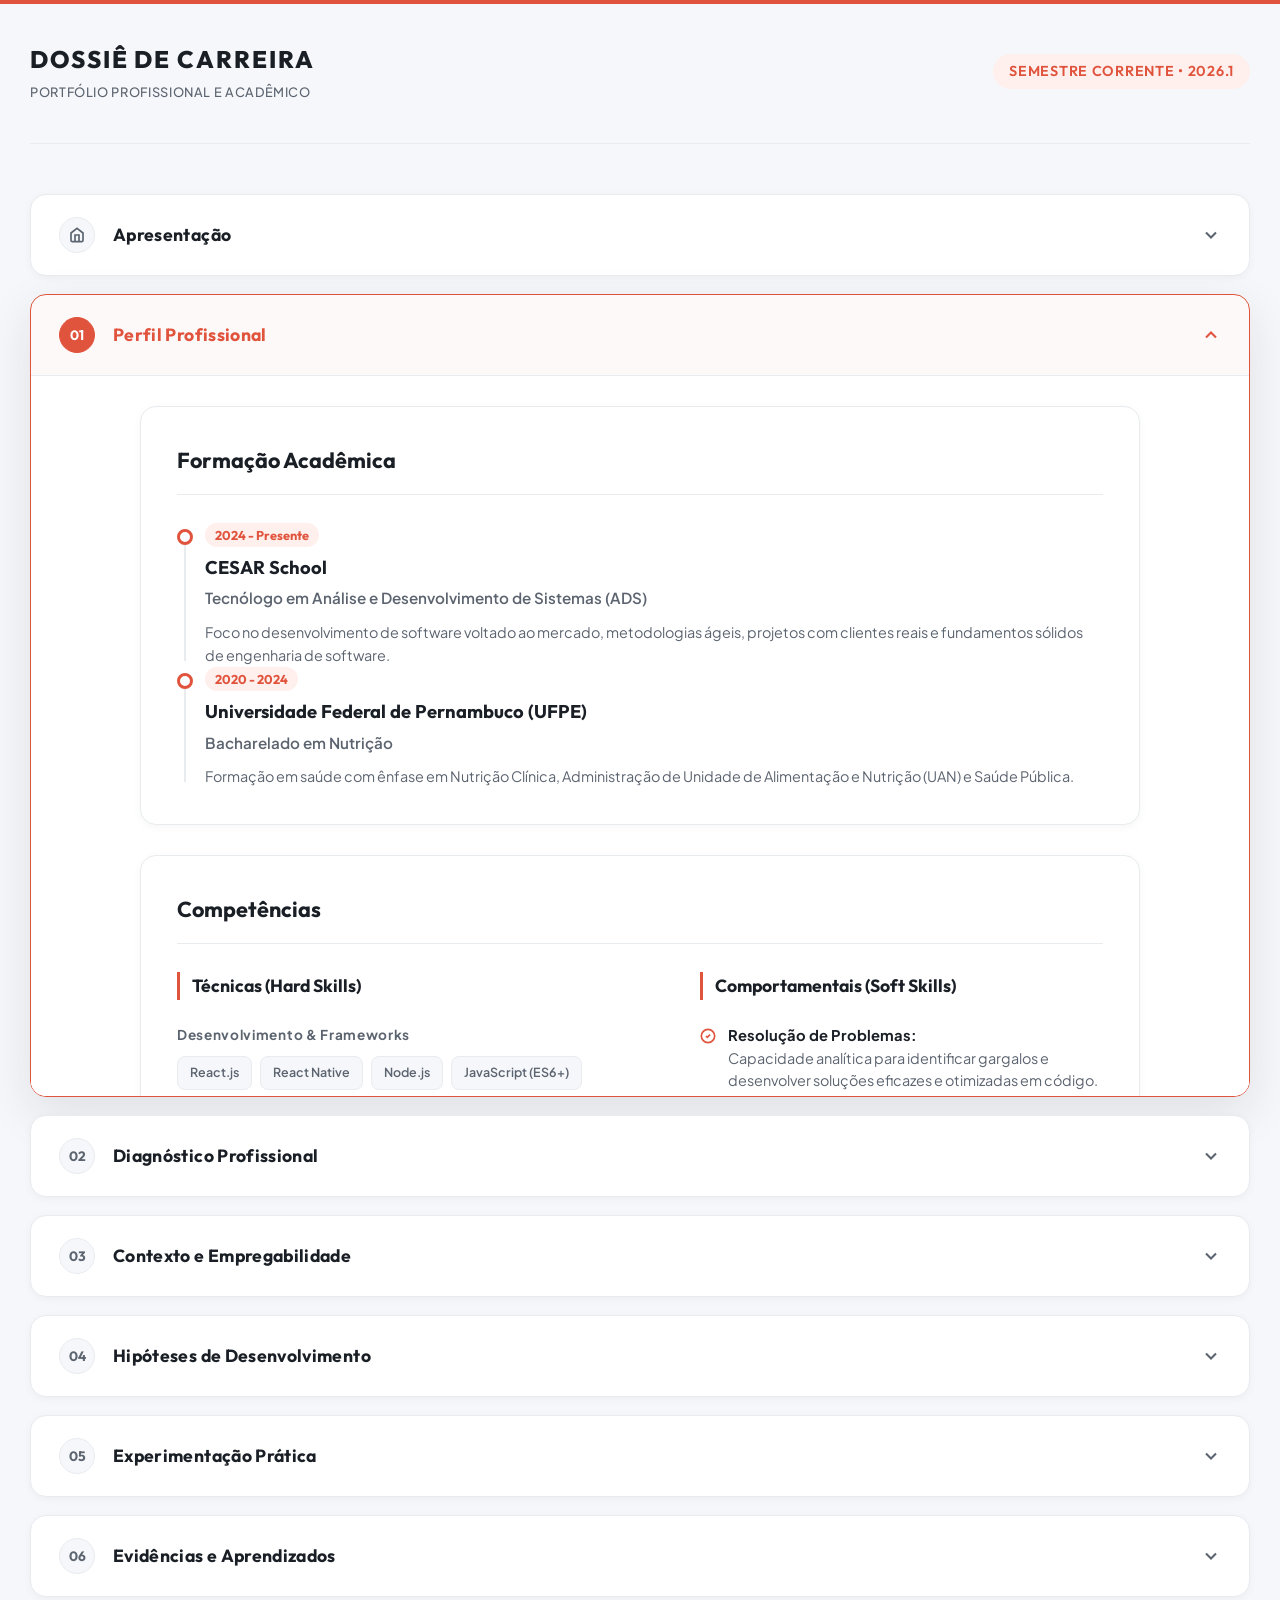
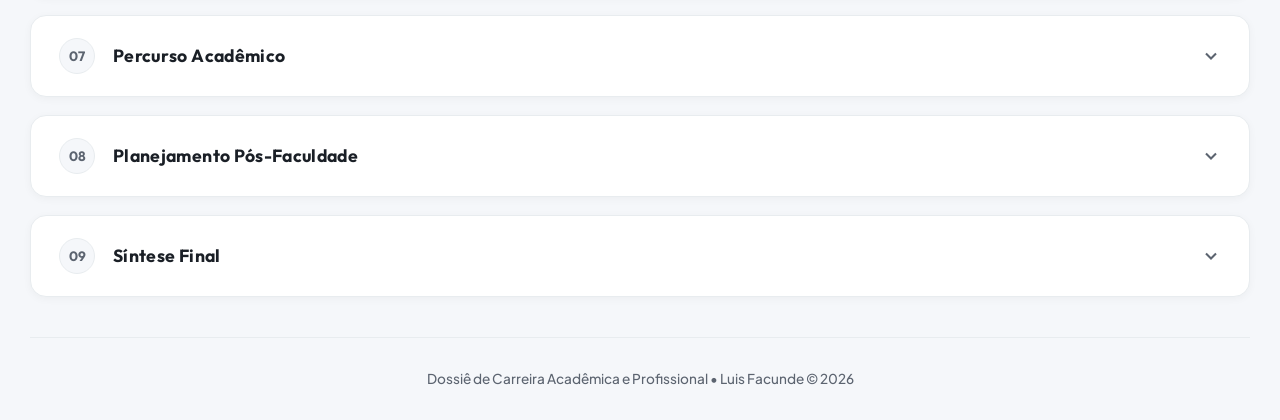
==== commit 5d6f40c0: "feat: pagina 5 sendo escrit pela metade" ====
--- a/01-perfil-profissional/index.html
+++ b/01-perfil-profissional/index.html
@@ -1,523 +1,572 @@
 <!doctype html>
 <html lang="pt-BR">
-  <head>
-    <meta charset="UTF-8" />
-    <meta name="viewport" content="width=device-width, initial-scale=1.0" />
-    <title>Perfil Profissional | Luis Facunde</title>
-    <link rel="preconnect" href="https://fonts.googleapis.com" />
-    <link rel="preconnect" href="https://fonts.gstatic.com" crossorigin />
-    <link
-      href="https://fonts.googleapis.com/css2?family=Outfit:wght@300;400;500;600;700;800&family=Plus+Jakarta+Sans:wght@300;400;500;600;700&display=swap"
-      rel="stylesheet"
-    />
-    <link rel="stylesheet" href="style.css" />
-    <script src="script.js" defer></script>
-  </head>
-  <body>
-    <!-- Cabeçalho visível apenas na visualização isolada -->
-    <header class="section-isolated-header">
-      <div class="isolated-logo">
-        <span class="logo-text">DOSSIÊ DE CARREIRA</span>
-        <span class="logo-subtext">Luis Henrique Facunde da Silva</span>
-      </div>
-    </header>
-
-    <main class="profile-main-content">
-      <!-- Título Interno Editorial -->
-      <div class="section-editorial-title">
-        <h1 class="editorial-heading">Perfil Profissional</h1>
-      </div>
-
-      <!-- Seção 1: Formação Acadêmica -->
-      <section class="profile-section-card" id="formacao-academica">
-        <div class="card-header">
-          <h2 class="card-title">Formação Acadêmica</h2>
-        </div>
-
-        <div class="timeline">
-          <div class="timeline-item">
-            <div class="timeline-marker"></div>
-            <div class="timeline-content">
-              <span class="timeline-date">2024 - Presente</span>
-              <h3 class="timeline-institution">CESAR School</h3>
-              <p class="timeline-degree">
-                Tecnólogo em Análise e Desenvolvimento de Sistemas (ADS)
-              </p>
-              <p class="timeline-details">
-                Foco no desenvolvimento de software voltado ao mercado,
-                metodologias ágeis, projetos com clientes reais e fundamentos
-                sólidos de engenharia de software.
-              </p>
-            </div>
-          </div>
-        </div>
-
-        <div class="timeline">
-          <div class="timeline-item">
-            <div class="timeline-marker"></div>
-            <div class="timeline-content">
-              <span class="timeline-date">2020 - 2024</span>
-              <h3 class="timeline-institution">
-                Universidade Federal de Pernambuco (UFPE)
-              </h3>
-              <p class="timeline-degree">Bacharelado em Nutrição</p>
-              <p class="timeline-details">
-                Formação em saúde com ênfase em Nutrição Clínica, Administração
-                de Unidade de Alimentação e Nutrição (UAN) e Saúde Pública.
-              </p>
-            </div>
-          </div>
-        </div>
-      </section>
-
-      <!-- Seção 2: Competências -->
-      <section class="profile-section-card" id="competencias">
-        <div class="card-header">
-          <h2 class="card-title">Competências</h2>
-        </div>
-
-        <div class="skills-grid">
-          <!-- Competências Técnicas -->
-          <div class="skills-column">
-            <h3 class="skills-subtitle">Técnicas (Hard Skills)</h3>
-
-            <div class="skills-group">
-              <h4 class="group-title">Desenvolvimento & Frameworks</h4>
-              <div class="tags-container">
-                <span class="skill-tag tech">React.js</span>
-                <span class="skill-tag tech">React Native</span>
-                <span class="skill-tag tech">Node.js</span>
-                <span class="skill-tag tech">JavaScript (ES6+)</span>
-                <span class="skill-tag tech">TypeScript</span>
-                <span class="skill-tag tech">HTML5 & CSS3</span>
-                <span class="skill-tag tech">Python</span>
-              </div>
-            </div>
-
-            <div class="skills-group">
-              <h4 class="group-title">Banco de Dados</h4>
-              <div class="tags-container">
-                <span class="skill-tag tech">Oracle DB</span>
-                <span class="skill-tag tech">PL/SQL</span>
-                <span class="skill-tag tech">ERP SoulMV</span>
-                <span class="skill-tag tech">Modelagem de Dados</span>
-              </div>
-            </div>
-
-            <div class="skills-group">
-              <h4 class="group-title">Ferramentas</h4>
-              <div class="tags-container">
-                <span class="skill-tag tech">Git & Versionamento</span>
-                <span class="skill-tag tech">Metodologias Ágeis</span>
-                <span class="skill-tag tech">APIs RESTful</span>
-                <span class="skill-tag tech">Integração de IA</span>
-              </div>
-            </div>
-          </div>
-
-          <!-- Competências Comportamentais -->
-          <div class="skills-column">
-            <h3 class="skills-subtitle">Comportamentais (Soft Skills)</h3>
-
-            <div class="soft-skills-list">
-              <div class="soft-skill-item">
-                <div class="soft-skill-icon">
-                  <svg
-                    xmlns="http://www.w3.org/2000/svg"
-                    width="16"
-                    height="16"
-                    viewBox="0 0 24 24"
-                    fill="none"
-                    stroke="currentColor"
-                    stroke-width="2.5"
-                  >
-                    <path
-                      d="M12 22c5.523 0 10-4.477 10-10S17.523 2 12 2 2 6.477 2 12s4.477 10 10 10z"
-                    />
-                    <path d="m9 12 2 2 4-4" />
-                  </svg>
-                </div>
-                <div class="soft-skill-content">
-                  <strong>Resolução de Problemas:</strong> Capacidade analítica
-                  para identificar gargalos e desenvolver soluções eficazes e
-                  otimizadas em código.
-                </div>
-              </div>
-
-              <div class="soft-skill-item">
-                <div class="soft-skill-icon">
-                  <svg
-                    xmlns="http://www.w3.org/2000/svg"
-                    width="16"
-                    height="16"
-                    viewBox="0 0 24 24"
-                    fill="none"
-                    stroke="currentColor"
-                    stroke-width="2.5"
-                  >
-                    <path
-                      d="M12 22c5.523 0 10-4.477 10-10S17.523 2 12 2 2 6.477 2 12s4.477 10 10 10z"
-                    />
-                    <path d="m9 12 2 2 4-4" />
-                  </svg>
-                </div>
-                <div class="soft-skill-content">
-                  <strong>Trabalho em Equipe:</strong> Colaboração ágil com
-                  times multidisciplinares (designers, médicos, analistas de
-                  negócios) em projetos de inovação.
-                </div>
-              </div>
-
-              <div class="soft-skill-item">
-                <div class="soft-skill-icon">
-                  <svg
-                    xmlns="http://www.w3.org/2000/svg"
-                    width="16"
-                    height="16"
-                    viewBox="0 0 24 24"
-                    fill="none"
-                    stroke="currentColor"
-                    stroke-width="2.5"
-                  >
-                    <path
-                      d="M12 22c5.523 0 10-4.477 10-10S17.523 2 12 2 2 6.477 2 12s4.477 10 10 10z"
-                    />
-                    <path d="m9 12 2 2 4-4" />
-                  </svg>
-                </div>
-                <div class="soft-skill-content">
-                  <strong>Comunicação Efetiva:</strong> Habilidade para traduzir
-                  requisitos complexos de negócios e saúde em especificações
-                  técnicas e código funcional.
-                </div>
-              </div>
-
-              <div class="soft-skill-item">
-                <div class="soft-skill-icon">
-                  <svg
-                    xmlns="http://www.w3.org/2000/svg"
-                    width="16"
-                    height="16"
-                    viewBox="0 0 24 24"
-                    fill="none"
-                    stroke="currentColor"
-                    stroke-width="2.5"
-                  >
-                    <path
-                      d="M12 22c5.523 0 10-4.477 10-10S17.523 2 12 2 2 6.477 2 12s4.477 10 10 10z"
-                    />
-                    <path d="m9 12 2 2 4-4" />
-                  </svg>
-                </div>
-                <div class="soft-skill-content">
-                  <strong>Adaptabilidade & Autonomia:</strong> Facilidade para
-                  transitar entre diferentes ecossistemas (desenvolvimento web,
-                  mobile e queries em PL/SQL).
-                </div>
-              </div>
-            </div>
-          </div>
-        </div>
-      </section>
-
-      <!-- Seção 3: Projetos Relevantes -->
-      <section class="profile-section-card" id="projetos-relevantes">
-        <div class="card-header">
-          <h2 class="card-title">Projetos Atuais</h2>
-        </div>
-
-        <!-- Projeto 1 -->
-        <div class="project-detail-card">
-          <div class="project-grid">
-            <div class="project-info">
-              <span class="project-tag">Iniciação Científica</span>
-              <h3 class="project-name">AppCardio</h3>
-              <p class="project-lead-text">
-                Aplicativo móvel de monitoramento cardiológico integrado à
-                modelo de Inteligência Artificial.
-              </p>
-
-              <div class="project-topic">
-                <strong>Objetivo:</strong>
-                <p>
-                  Criar uma aplicação mobile que utilize um modelo de
-                  inteligência artificial pré-treinado para analise da derivação
-                  DII em imagens de eletrocardiograma. Com o objetivo de
-                  auxiliar no diagnóstico de saúde cardiaca.
-                </p>
-              </div>
-
-              <div class="project-topic">
-                <strong>Participação:</strong>
-                <p>
-                  Atuação atual como desenvolvedor Frontend Mobile utilizado
-                  Framework React Native, criação do design das telas do
-                  aplicativo e integração do frondend com backend desenvolvido
-                  em python que gerencia o modelo de para análise das imagen
-                  enviadas.
-                </p>
-              </div>
-            </div>
-
-            <!-- Lado Direito: Template de Imagem -->
-            <div class="project-image-column">
-              <!-- Template de Imagem Premium com Efeito Blur/Placeholder -->
-              <div class="image-placeholder-container">
-                <div class="placeholder-visual">
-                  <svg
-                    xmlns="http://www.w3.org/2000/svg"
-                    width="48"
-                    height="48"
-                    viewBox="0 0 24 24"
-                    fill="none"
-                    stroke="currentColor"
-                    stroke-width="1.5"
-                    class="placeholder-icon"
-                  >
-                    <rect x="3" y="3" width="18" height="18" rx="2" ry="2" />
-                    <circle cx="8.5" cy="8.5" r="1.5" />
-                    <polyline points="21 15 16 10 5 21" />
-                  </svg>
-                  <span class="placeholder-title">Mockup do AppCardio</span>
-                  <span class="placeholder-subtitle"
-                    >Insira a imagem do seu projeto aqui</span
-                  >
-                  <div class="placeholder-instructions">
-                    <code>assets/imagens/appcardio.png</code>
-                  </div>
-                </div>
-                <!-- Imagem real comentada pronta para ativação -->
-                <!-- <img src="../assets/imagens/appcardio.png" alt="Interface do AppCardio" class="project-real-image" /> -->
-              </div>
-            </div>
-          </div>
-
-          <!-- Linha Horizontal Divisória Interna -->
-          <div class="project-card-divider"></div>
-
-          <!-- Tópicos de Desenvolvimento e Aprendizado -->
-          <div class="project-expansion-details">
-            <div class="detail-block">
-              <h4 class="detail-block-title">Desenvolvimento Técnico</h4>
-              <p>
-                A aplicação foi construída com foco em ser simples e intuitiva
-                com uso de processamento assíncrono e comunicação com a rede
-                neural profunda por meio de payloads e requisições HTTP.
-              </p>
-            </div>
-
-            <div class="detail-block">
-              <h4 class="detail-block-title">Dificuldades Superadas</h4>
-              <p>
-                <strong>Desafio:</strong> Desenvolver uma interface Mobile mesmo
-                sem experiência<br /><strong>Solução:</strong>Como estou
-                cursandoa disciplina de Desenvolvimento Mobile em Paralelo. Os
-                conhecimentos adquiridos durante a disciplina foram sendo
-                aplicados aos projeto. Assim, fortalecendo a minha base na
-                tecnologia utilizada.
-              </p>
-            </div>
-
-            <div class="detail-block">
-              <h4 class="detail-block-title">Aprendizados</h4>
-              <p>
-                Aprendizado sobre integração com API de inteligência artificial
-                em ambientes móveis, definição de objetivos e atividades de
-                sprints, colaboração no desenvolvimento utilizando metodologia
-                GitFLow, Design System e desenvolvimento com React Native.
-              </p>
-            </div>
-          </div>
-
-          <div class="project-skills-used">
-            <strong>Habilidades Utilizadas:</strong>
-            <div class="tags-container">
-              <span class="skill-tag used">UX/UI</span>
-              <span class="skill-tag used">React Native</span>
-              <span class="skill-tag used">Consumo de APIs de IA</span>
-              <span class="skill-tag used">Colaboração com equipe</span>
-              <span class="skill-tag used">Git & Versionamento</span>
-            </div>
-          </div>
-        </div>
-
-        <!-- Projeto 2 -->
-        <div class="project-detail-card" style="margin-top: 30px">
-          <div class="project-grid">
-            <!-- Lado Esquerdo: Info Técnica -->
-            <div class="project-info">
-              <span class="project-tag">Atuação em Estágio • FAV</span>
-              <h3 class="project-name">Automação e Integração Hospitalar</h3>
-              <p class="project-lead-text">
-                Otimização operacional, queries analíticas e portais internos
-                para a Fundação Altino Ventura.
-              </p>
-
-              <div class="project-topic">
-                <strong>🎯 Objetivo:</strong>
-                <p>
-                  Eliminar processos de conferência manuais e integrar fluxos
-                  operacionais de larga escala do ERP SoulMV, unificando dados,
-                  criando triggers de alerta em tempo real e disponibilizando
-                  portais internos de consulta rápida para o time
-                  administrativo.
-                </p>
-              </div>
-
-              <div class="project-topic">
-                <strong>👥 Participação:</strong>
-                <p>
-                  Responsável pelo mapeamento das regras de negócio do banco
-                  Oracle, desenvolvimento de triggers e procedures PL/SQL
-                  críticas, criação de scripts em Python para automação de
-                  tarefas manuais e auxílio na codificação do portal web em
-                  React.js e Node.js.
-                </p>
-              </div>
-            </div>
-
-            <!-- Lado Direito: Template de Imagem -->
-            <div class="project-image-column">
-              <!-- Template de Imagem Premium com Efeito Blur/Placeholder -->
-              <div class="image-placeholder-container">
-                <div class="placeholder-visual">
-                  <svg
-                    xmlns="http://www.w3.org/2000/svg"
-                    width="48"
-                    height="48"
-                    viewBox="0 0 24 24"
-                    fill="none"
-                    stroke="currentColor"
-                    stroke-width="1.5"
-                    class="placeholder-icon"
-                  >
-                    <rect x="3" y="3" width="18" height="18" rx="2" ry="2" />
-                    <circle cx="8.5" cy="8.5" r="1.5" />
-                    <polyline points="21 15 16 10 5 21" />
-                  </svg>
-                  <span class="placeholder-title"
-                    >Mockup da Automação & ERP</span
-                  >
-                  <span class="placeholder-subtitle"
-                    >Insira a imagem do seu projeto aqui</span
-                  >
-                  <div class="placeholder-instructions">
-                    <code>assets/imagens/automacao-fav.png</code>
-                  </div>
-                </div>
-                <!-- Imagem real comentada pronta para ativação -->
-                <!-- <img src="../assets/imagens/automacao-fav.png" alt="Interface da Automação Hospitalar" class="project-real-image" /> -->
-              </div>
-            </div>
-          </div>
-
-          <!-- Linha Horizontal Divisória Interna -->
-          <div class="project-card-divider"></div>
-
-          <!-- Tópicos de Desenvolvimento e Aprendizado -->
-          <div class="project-expansion-details">
-            <div class="detail-block">
-              <h4 class="detail-block-title">🚀 Desenvolvimento Técnico</h4>
-              <p>
-                Desenvolvimento focado em scripts e bancos relacionais Oracle
-                corporativos. Procedures em PL/SQL foram reestruturadas com uso
-                de bulk collects e índices específicos, otimizando consultas
-                complexas que antes travavam o sistema hospitalar, reduzindo o
-                tempo de resposta em até 80%.
-              </p>
-            </div>
-
-            <div class="detail-block">
-              <h4 class="detail-block-title">💡 Dificuldades Superadas</h4>
-              <p>
-                <strong>Desafio:</strong> Mapear tabelas e relacionamentos não
-                documentados no gigantesco e complexo schema do ERP SoulMV.
-                <br /><strong>Solução:</strong> Engenharia reversa cuidadosa de
-                queries, monitoramento de logs de transação com DBA sênior e
-                compilação de um dicionário de dados interno para a equipe de
-                desenvolvimento.
-              </p>
-            </div>
-
-            <div class="detail-block">
-              <h4 class="detail-block-title">📚 Aprendizados Coletados</h4>
-              <p>
-                Domínio avançado em PL/SQL Oracle e performance de queries.
-                Compreensão aprofundada de fluxos operacionais de saúde pública
-                e privada de alta complexidade e a importância da integridade e
-                governança de dados sensíveis sob as diretrizes da LGPD.
-              </p>
-            </div>
-          </div>
-
-          <div class="project-skills-used">
-            <strong>Habilidades Utilizadas:</strong>
-            <div class="tags-container">
-              <span class="skill-tag used">Oracle PL/SQL</span>
-              <span class="skill-tag used">Python Automations</span>
-              <span class="skill-tag used">ERP SoulMV</span>
-              <span class="skill-tag used">Node.js & React</span>
-              <span class="skill-tag used">Otimização de Query</span>
-            </div>
-          </div>
-        </div>
-      </section>
-
-      <!-- Menu de Navegação Local (Visível isoladamente e escondido no iframe principal) -->
-      <nav class="subpage-isolated-nav">
-        <h3>Menu Dossiê</h3>
-        <ul>
-          <li><a href="../index.html">Página Inicial</a></li>
-          <li>
-            <a href="../01-perfil-profissional/index.html" class="active"
-              >01 — Perfil Profissional</a
-            >
-          </li>
-          <li>
-            <a href="../02-diagnostico-profissional/index.html"
-              >02 — Diagnóstico Profissional</a
-            >
-          </li>
-          <li>
-            <a href="../03-contexto-empregabilidade/index.html"
-              >03 — Contexto e Empregabilidade</a
-            >
-          </li>
-          <li>
-            <a href="../04-hipoteses-desenvolvimento/index.html"
-              >04 — Hipóteses de Desenvolvimento</a
-            >
-          </li>
-          <li>
-            <a href="../05-experimentacao-pratica/index.html"
-              >05 — Experimentação Prática</a
-            >
-          </li>
-          <li>
-            <a href="../06-evidencias-aprendizados/index.html"
-              >06 — Evidências e Aprendizados</a
-            >
-          </li>
-          <li>
-            <a href="../07-projetos-percurso-academico/index.html"
-              >07 — Percurso Acadêmico</a
-            >
-          </li>
-          <li>
-            <a href="../08-planejamento-pos-faculdade/index.html"
-              >08 — Planejamento Pós-Faculdade</a
-            >
-          </li>
-          <li>
-            <a href="../09-sintese-final/index.html">09 — Síntese Final</a>
-          </li>
-        </ul>
-      </nav>
-    </main>
-
-    <!-- Rodapé visível apenas na visualização isolada -->
-    <footer class="section-isolated-footer">
-      <p>© 2026 Luis Facunde. Dossiê de Carreira Acadêmica e Profissional.</p>
-    </footer>
-  </body>
+   <head>
+      <meta charset="UTF-8" />
+      <meta name="viewport" content="width=device-width, initial-scale=1.0" />
+      <title>Perfil Profissional | Luis Facunde</title>
+      <link rel="preconnect" href="https://fonts.googleapis.com" />
+      <link rel="preconnect" href="https://fonts.gstatic.com" crossorigin />
+      <link
+         href="https://fonts.googleapis.com/css2?family=Outfit:wght@300;400;500;600;700;800&family=Plus+Jakarta+Sans:wght@300;400;500;600;700&display=swap"
+         rel="stylesheet"
+      />
+      <link rel="stylesheet" href="style.css" />
+      <script src="script.js" defer></script>
+   </head>
+   <body>
+      <!-- Cabeçalho visível apenas na visualização isolada -->
+      <header class="section-isolated-header">
+         <div class="isolated-logo">
+            <span class="logo-text">DOSSIÊ DE CARREIRA</span>
+            <span class="logo-subtext">Luis Henrique Facunde da Silva</span>
+         </div>
+      </header>
+
+      <main class="profile-main-content">
+         <!-- Título Interno Editorial -->
+         <!-- <div class="section-editorial-title">
+            <h1 class="editorial-heading">Perfil Profissional</h1>
+         </div> -->
+
+         <!-- Seção 1: Formação Acadêmica -->
+         <section class="profile-section-card" id="formacao-academica">
+            <div class="card-header">
+               <h2 class="card-title">Formação Acadêmica</h2>
+            </div>
+
+            <div class="timeline">
+               <div class="timeline-item">
+                  <div class="timeline-marker"></div>
+                  <div class="timeline-content">
+                     <span class="timeline-date">2024 - Presente</span>
+                     <h3 class="timeline-institution">CESAR School</h3>
+                     <p class="timeline-degree">
+                        Tecnólogo em Análise e Desenvolvimento de Sistemas (ADS)
+                     </p>
+                     <p class="timeline-details">
+                        Foco no desenvolvimento de software voltado ao mercado,
+                        metodologias ágeis, projetos com clientes reais e
+                        fundamentos sólidos de engenharia de software.
+                     </p>
+                  </div>
+               </div>
+            </div>
+
+            <div class="timeline">
+               <div class="timeline-item">
+                  <div class="timeline-marker"></div>
+                  <div class="timeline-content">
+                     <span class="timeline-date">2020 - 2024</span>
+                     <h3 class="timeline-institution">
+                        Universidade Federal de Pernambuco (UFPE)
+                     </h3>
+                     <p class="timeline-degree">Bacharelado em Nutrição</p>
+                     <p class="timeline-details">
+                        Formação em saúde com ênfase em Nutrição Clínica,
+                        Administração de Unidade de Alimentação e Nutrição (UAN)
+                        e Saúde Pública.
+                     </p>
+                  </div>
+               </div>
+            </div>
+         </section>
+
+         <!-- Seção 2: Competências -->
+         <section class="profile-section-card" id="competencias">
+            <div class="card-header">
+               <h2 class="card-title">Competências</h2>
+            </div>
+
+            <div class="skills-grid">
+               <!-- Competências Técnicas -->
+               <div class="skills-column">
+                  <h3 class="skills-subtitle">Técnicas (Hard Skills)</h3>
+
+                  <div class="skills-group">
+                     <h4 class="group-title">Desenvolvimento & Frameworks</h4>
+                     <div class="tags-container">
+                        <span class="skill-tag tech">React.js</span>
+                        <span class="skill-tag tech">React Native</span>
+                        <span class="skill-tag tech">Node.js</span>
+                        <span class="skill-tag tech">JavaScript (ES6+)</span>
+                        <span class="skill-tag tech">TypeScript</span>
+                        <span class="skill-tag tech">HTML5 & CSS3</span>
+                        <span class="skill-tag tech">Python</span>
+                     </div>
+                  </div>
+
+                  <div class="skills-group">
+                     <h4 class="group-title">Banco de Dados</h4>
+                     <div class="tags-container">
+                        <span class="skill-tag tech">Oracle DB</span>
+                        <span class="skill-tag tech">PL/SQL</span>
+                        <span class="skill-tag tech">ERP SoulMV</span>
+                        <span class="skill-tag tech">Modelagem de Dados</span>
+                     </div>
+                  </div>
+
+                  <div class="skills-group">
+                     <h4 class="group-title">Ferramentas</h4>
+                     <div class="tags-container">
+                        <span class="skill-tag tech">Git & Versionamento</span>
+                        <span class="skill-tag tech">Metodologias Ágeis</span>
+                        <span class="skill-tag tech">APIs RESTful</span>
+                        <span class="skill-tag tech">Integração de IA</span>
+                     </div>
+                  </div>
+               </div>
+
+               <!-- Competências Comportamentais -->
+               <div class="skills-column">
+                  <h3 class="skills-subtitle">Comportamentais (Soft Skills)</h3>
+
+                  <div class="soft-skills-list">
+                     <div class="soft-skill-item">
+                        <div class="soft-skill-icon">
+                           <svg
+                              xmlns="http://www.w3.org/2000/svg"
+                              width="16"
+                              height="16"
+                              viewBox="0 0 24 24"
+                              fill="none"
+                              stroke="currentColor"
+                              stroke-width="2.5"
+                           >
+                              <path
+                                 d="M12 22c5.523 0 10-4.477 10-10S17.523 2 12 2 2 6.477 2 12s4.477 10 10 10z"
+                              />
+                              <path d="m9 12 2 2 4-4" />
+                           </svg>
+                        </div>
+                        <div class="soft-skill-content">
+                           <strong>Resolução de Problemas:</strong> Capacidade
+                           analítica para identificar gargalos e desenvolver
+                           soluções eficazes e otimizadas em código.
+                        </div>
+                     </div>
+
+                     <div class="soft-skill-item">
+                        <div class="soft-skill-icon">
+                           <svg
+                              xmlns="http://www.w3.org/2000/svg"
+                              width="16"
+                              height="16"
+                              viewBox="0 0 24 24"
+                              fill="none"
+                              stroke="currentColor"
+                              stroke-width="2.5"
+                           >
+                              <path
+                                 d="M12 22c5.523 0 10-4.477 10-10S17.523 2 12 2 2 6.477 2 12s4.477 10 10 10z"
+                              />
+                              <path d="m9 12 2 2 4-4" />
+                           </svg>
+                        </div>
+                        <div class="soft-skill-content">
+                           <strong>Trabalho em Equipe:</strong> Colaboração ágil
+                           com times multidisciplinares (designers, médicos,
+                           analistas de negócios) em projetos de inovação.
+                        </div>
+                     </div>
+
+                     <div class="soft-skill-item">
+                        <div class="soft-skill-icon">
+                           <svg
+                              xmlns="http://www.w3.org/2000/svg"
+                              width="16"
+                              height="16"
+                              viewBox="0 0 24 24"
+                              fill="none"
+                              stroke="currentColor"
+                              stroke-width="2.5"
+                           >
+                              <path
+                                 d="M12 22c5.523 0 10-4.477 10-10S17.523 2 12 2 2 6.477 2 12s4.477 10 10 10z"
+                              />
+                              <path d="m9 12 2 2 4-4" />
+                           </svg>
+                        </div>
+                        <div class="soft-skill-content">
+                           <strong>Comunicação Efetiva:</strong> Habilidade para
+                           traduzir requisitos complexos de negócios e saúde em
+                           especificações técnicas e código funcional.
+                        </div>
+                     </div>
+
+                     <div class="soft-skill-item">
+                        <div class="soft-skill-icon">
+                           <svg
+                              xmlns="http://www.w3.org/2000/svg"
+                              width="16"
+                              height="16"
+                              viewBox="0 0 24 24"
+                              fill="none"
+                              stroke="currentColor"
+                              stroke-width="2.5"
+                           >
+                              <path
+                                 d="M12 22c5.523 0 10-4.477 10-10S17.523 2 12 2 2 6.477 2 12s4.477 10 10 10z"
+                              />
+                              <path d="m9 12 2 2 4-4" />
+                           </svg>
+                        </div>
+                        <div class="soft-skill-content">
+                           <strong>Adaptabilidade e Autonomia:</strong>
+                           Facilidade para transitar entre diferentes
+                           ecossistemas (desenvolvimento web, mobile e queries
+                           em PL/SQL).
+                        </div>
+                     </div>
+                  </div>
+               </div>
+            </div>
+         </section>
+
+         <!-- Seção 3: Projetos Relevantes -->
+         <section class="profile-section-card" id="projetos-relevantes">
+            <div class="card-header">
+               <h2 class="card-title">Projetos Atuais</h2>
+            </div>
+
+            <!-- Projeto 1 -->
+            <div class="project-detail-card">
+               <div class="project-grid has-mobile-image">
+                  <div class="project-info">
+                     <span class="project-tag">Iniciação Científica</span>
+                     <h3 class="project-name">AppCardio</h3>
+                     <p class="project-lead-text">
+                        Aplicativo móvel de monitoramento cardiológico integrado
+                        à modelo de Inteligência Artificial.
+                     </p>
+
+                     <div class="project-topic">
+                        <strong>Objetivo:</strong>
+                        <p>
+                           Criar uma aplicação mobile que utilize um modelo de
+                           inteligência artificial pré-treinado para analise da
+                           derivação DII em imagens de eletrocardiograma. Com o
+                           objetivo de auxiliar no diagnóstico de saúde
+                           cardiaca.
+                        </p>
+                     </div>
+
+                     <div class="project-topic">
+                        <strong>Participação:</strong>
+                        <p>
+                           Atuação atual como desenvolvedor Frontend Mobile
+                           utilizado Framework React Native, criação do design
+                           das telas do aplicativo e integração do frondend com
+                           backend desenvolvido em python que gerencia o modelo
+                           de para análise das imagen enviadas.
+                        </p>
+                     </div>
+                  </div>
+
+                  <!-- Lado Direito: Template de Imagem -->
+                  <div class="project-image-column">
+                     <!-- Template de Imagem Premium com Efeito Blur/Placeholder -->
+                     <div class="image-placeholder-container mobile-screenshot">
+                        <div class="placeholder-visual">
+                           <svg
+                              xmlns="http://www.w3.org/2000/svg"
+                              width="48"
+                              height="48"
+                              viewBox="0 0 24 24"
+                              fill="none"
+                              stroke="currentColor"
+                              stroke-width="1.5"
+                              class="placeholder-icon"
+                           >
+                              <rect
+                                 x="3"
+                                 y="3"
+                                 width="18"
+                                 height="18"
+                                 rx="2"
+                                 ry="2"
+                              />
+                              <circle cx="8.5" cy="8.5" r="1.5" />
+                              <polyline points="21 15 16 10 5 21" />
+                           </svg>
+                           <span class="placeholder-title"
+                              >Mockup do AppCardio</span
+                           >
+                           <span class="placeholder-subtitle"
+                              >Insira a imagem do seu projeto aqui</span
+                           >
+                           <div class="placeholder-instructions">
+                              <code>assets/imagens/appcardio.png</code>
+                           </div>
+                        </div>
+                        <!-- Imagem real ativa -->
+                        <img
+                           src="../assets/fotos/app-cardio-print.png"
+                           alt="Interface do AppCardio"
+                           class="project-real-image crop-top"
+                        />
+                     </div>
+                  </div>
+               </div>
+
+               <!-- Linha Horizontal Divisória Interna -->
+               <div class="project-card-divider"></div>
+
+               <!-- Tópicos de Desenvolvimento e Aprendizado -->
+               <div class="project-expansion-details">
+                  <div class="detail-block">
+                     <h4 class="detail-block-title">Desenvolvimento Técnico</h4>
+                     <p>
+                        A aplicação foi construída com foco em ser simples e
+                        intuitiva com uso de processamento assíncrono e
+                        comunicação com a rede neural profunda por meio de
+                        payloads e requisições HTTP.
+                     </p>
+                  </div>
+
+                  <div class="detail-block">
+                     <h4 class="detail-block-title">Dificuldades Superadas</h4>
+                     <p>
+                        <strong>Desafio:</strong> Desenvolver uma interface
+                        Mobile mesmo sem experiência<br /><strong
+                           >Solução:</strong
+                        >Como estou cursandoa disciplina de Desenvolvimento
+                        Mobile em Paralelo. Os conhecimentos adquiridos durante
+                        a disciplina foram sendo aplicados aos projeto. Assim,
+                        fortalecendo a minha base na tecnologia utilizada.
+                     </p>
+                  </div>
+
+                  <div class="detail-block">
+                     <h4 class="detail-block-title">Aprendizados</h4>
+                     <p>
+                        Aprendizado sobre integração com API de inteligência
+                        artificial em ambientes móveis, definição de objetivos e
+                        atividades de sprints, colaboração no desenvolvimento
+                        utilizando metodologia GitFLow, Design System e
+                        desenvolvimento com React Native.
+                     </p>
+                  </div>
+               </div>
+
+               <div class="project-skills-used">
+                  <strong>Habilidades Utilizadas:</strong>
+                  <div class="tags-container">
+                     <span class="skill-tag used">UX/UI</span>
+                     <span class="skill-tag used">React Native</span>
+                     <span class="skill-tag used">Consumo de APIs de IA</span>
+                     <span class="skill-tag used">Colaboração com equipe</span>
+                     <span class="skill-tag used">Git & Versionamento</span>
+                  </div>
+               </div>
+            </div>
+
+            <!-- Projeto 2 -->
+            <div class="project-detail-card" style="margin-top: 30px">
+               <div class="project-grid has-mobile-image">
+                  <!-- Lado Esquerdo: Info Técnica -->
+                  <div class="project-info">
+                     <span class="project-tag">Atuação em Estágio • FAV</span>
+                     <h3 class="project-name">
+                        Automação e Integração Hospitalar
+                     </h3>
+                     <p class="project-lead-text">
+                        Otimização operacional, queries analíticas e portais
+                        internos para a Fundação Altino Ventura.
+                     </p>
+
+                     <div class="project-topic">
+                        <strong>🎯 Objetivo:</strong>
+                        <p>
+                           Eliminar processos de conferência manuais e integrar
+                           fluxos operacionais de larga escala do ERP SoulMV,
+                           unificando dados, criando triggers de alerta em tempo
+                           real e disponibilizando portais internos de consulta
+                           rápida para o time administrativo.
+                        </p>
+                     </div>
+
+                     <div class="project-topic">
+                        <strong>👥 Participação:</strong>
+                        <p>
+                           Responsável pelo mapeamento das regras de negócio do
+                           banco Oracle, desenvolvimento de triggers e
+                           procedures PL/SQL críticas, criação de scripts em
+                           Python para automação de tarefas manuais e auxílio na
+                           codificação do portal web em React.js e Node.js.
+                        </p>
+                     </div>
+                  </div>
+
+                  <!-- Lado Direito: Template de Imagem -->
+                  <div class="project-image-column">
+                     <!-- Template de Imagem Premium com Efeito Blur/Placeholder -->
+                     <div
+                        class="image-placeholder-container desktop-screenshot"
+                     >
+                        <div class="placeholder-visual">
+                           <svg
+                              xmlns="http://www.w3.org/2000/svg"
+                              width="48"
+                              height="48"
+                              viewBox="0 0 24 24"
+                              fill="none"
+                              stroke="currentColor"
+                              stroke-width="1.5"
+                              class="placeholder-icon"
+                           >
+                              <rect
+                                 x="3"
+                                 y="3"
+                                 width="18"
+                                 height="18"
+                                 rx="2"
+                                 ry="2"
+                              />
+                              <circle cx="8.5" cy="8.5" r="1.5" />
+                              <polyline points="21 15 16 10 5 21" />
+                           </svg>
+                           <span class="placeholder-title"
+                              >Mockup da Automação & ERP</span
+                           >
+                           <span class="placeholder-subtitle"
+                              >Insira a imagem do seu projeto aqui</span
+                           >
+                           <div class="placeholder-instructions">
+                              <code>assets/imagens/automacao-fav.png</code>
+                           </div>
+                        </div>
+                        <!-- Imagem PDF compressor -->
+                        <img
+                           src="../assets/fotos/pdf-compressor-fav.png"
+                           alt="Interface da Automação Hospitalar"
+                           class="project-real-image crop-left"
+                        />
+                     </div>
+                  </div>
+               </div>
+
+               <!-- Linha Horizontal Divisória Interna -->
+               <div class="project-card-divider"></div>
+
+               <!-- Tópicos de Desenvolvimento e Aprendizado -->
+               <div class="project-expansion-details">
+                  <div class="detail-block">
+                     <h4 class="detail-block-title">
+                        🚀 Desenvolvimento Técnico
+                     </h4>
+                     <p>
+                        Desenvolvimento focado em scripts e bancos relacionais
+                        Oracle corporativos. Procedures em PL/SQL foram
+                        reestruturadas com uso de bulk collects e índices
+                        específicos, otimizando consultas complexas que antes
+                        travavam o sistema hospitalar, reduzindo o tempo de
+                        resposta em até 80%.
+                     </p>
+                  </div>
+
+                  <div class="detail-block">
+                     <h4 class="detail-block-title">
+                        💡 Dificuldades Superadas
+                     </h4>
+                     <p>
+                        <strong>Desafio:</strong> Mapear tabelas e
+                        relacionamentos não documentados no gigantesco e
+                        complexo schema do ERP SoulMV. <br /><strong
+                           >Solução:</strong
+                        >
+                        Engenharia reversa cuidadosa de queries, monitoramento
+                        de logs de transação com DBA sênior e compilação de um
+                        dicionário de dados interno para a equipe de
+                        desenvolvimento.
+                     </p>
+                  </div>
+
+                  <div class="detail-block">
+                     <h4 class="detail-block-title">
+                        📚 Aprendizados Coletados
+                     </h4>
+                     <p>
+                        Domínio avançado em PL/SQL Oracle e performance de
+                        queries. Compreensão aprofundada de fluxos operacionais
+                        de saúde pública e privada de alta complexidade e a
+                        importância da integridade e governança de dados
+                        sensíveis sob as diretrizes da LGPD.
+                     </p>
+                  </div>
+               </div>
+
+               <div class="project-skills-used">
+                  <strong>Habilidades Utilizadas:</strong>
+                  <div class="tags-container">
+                     <span class="skill-tag used">Oracle PL/SQL</span>
+                     <span class="skill-tag used">Python Automations</span>
+                     <span class="skill-tag used">ERP SoulMV</span>
+                     <span class="skill-tag used">Node.js & React</span>
+                     <span class="skill-tag used">Otimização de Query</span>
+                  </div>
+               </div>
+            </div>
+         </section>
+
+         <!-- Menu de Navegação Local (Visível isoladamente e escondido no iframe principal) -->
+         <nav class="subpage-isolated-nav">
+            <h3>Menu Dossiê</h3>
+            <ul>
+               <li><a href="../index.html">Página Inicial</a></li>
+               <li>
+                  <a href="../01-perfil-profissional/index.html" class="active"
+                     >01 — Perfil Profissional</a
+                  >
+               </li>
+               <li>
+                  <a href="../02-diagnostico-profissional/index.html"
+                     >02 — Diagnóstico Profissional</a
+                  >
+               </li>
+               <li>
+                  <a href="../03-contexto-empregabilidade/index.html"
+                     >03 — Contexto e Empregabilidade</a
+                  >
+               </li>
+               <li>
+                  <a href="../04-hipoteses-desenvolvimento/index.html"
+                     >04 — Hipóteses de Desenvolvimento</a
+                  >
+               </li>
+               <li>
+                  <a href="../05-experimentacao-pratica/index.html"
+                     >05 — Experimentação Prática</a
+                  >
+               </li>
+               <li>
+                  <a href="../06-evidencias-aprendizados/index.html"
+                     >06 — Evidências e Aprendizados</a
+                  >
+               </li>
+               <li>
+                  <a href="../07-projetos-percurso-academico/index.html"
+                     >07 — Percurso Acadêmico</a
+                  >
+               </li>
+               <li>
+                  <a href="../08-planejamento-pos-faculdade/index.html"
+                     >08 — Planejamento Pós-Faculdade</a
+                  >
+               </li>
+               <li>
+                  <a href="../09-sintese-final/index.html"
+                     >09 — Síntese Final</a
+                  >
+               </li>
+            </ul>
+         </nav>
+      </main>
+
+      <!-- Rodapé visível apenas na visualização isolada -->
+      <footer class="section-isolated-footer">
+         <p>
+            © 2026 Luis Facunde. Dossiê de Carreira Acadêmica e Profissional.
+         </p>
+      </footer>
+   </body>
 </html>
--- a/01-perfil-profissional/style.css
+++ b/01-perfil-profissional/style.css
@@ -427,7 +427,12 @@
     display: grid;
     grid-template-columns: 1.2fr 1fr;
     gap: 28px;
-    align-items: start;
+    align-items: stretch;
+}
+
+/* Variante para projetos com imagem mobile (21:9 portrait) */
+.project-grid.has-mobile-image {
+    grid-template-columns: 1fr 1fr;
 }
 
 .project-info {
@@ -572,6 +577,29 @@
     position: relative;
     overflow: hidden;
     transition: var(--transition);
+}
+
+/* Container com imagem mobile (screenshot de smartphone) */
+.image-placeholder-container.mobile-screenshot {
+    min-height: 420px;
+    padding: 0;
+    background: var(--bg-app);
+    border: 1px solid var(--border);
+}
+
+/* Container com screenshot desktop/landscape (terminal, app web) */
+.image-placeholder-container.desktop-screenshot {
+    min-height: 280px;
+    padding: 0;
+    background: #0d0d0d;
+    border: 1px solid var(--border);
+    border-radius: 12px;
+}
+
+.image-placeholder-container.desktop-screenshot:hover {
+    transform: none;
+    box-shadow: var(--shadow-md);
+    border-color: var(--border);
 }
 
 .image-placeholder-container::before {
@@ -655,6 +683,42 @@
     z-index: 3;
 }
 
+/* Screenshot mobile: contain sem corte, centralizado */
+.project-real-image.contain {
+    object-fit: contain;
+    background: var(--bg-app);
+}
+
+/* Crop alinhado à esquerda: preenche o container, corte no lado direito */
+.project-real-image.crop-left {
+    object-fit: cover;
+    object-position: left center;
+}
+
+/* Crop alinhado ao topo: preenche o container, corte na parte de baixo */
+.project-real-image.crop-top {
+    object-fit: cover;
+    object-position: center top;
+}
+
+/* Ajustes no container quando a imagem real está ativa */
+.image-placeholder-container:has(.project-real-image) {
+    border: 1px solid var(--border);
+    background: var(--bg-app);
+    padding: 0;
+}
+
+.image-placeholder-container:has(.project-real-image) .placeholder-visual {
+    display: none;
+}
+
+/* Container mobile com imagem: remove borda tracejada e hover */
+.image-placeholder-container.mobile-screenshot:hover {
+    transform: none;
+    box-shadow: none;
+    border-color: var(--border);
+}
+
 /* ==========================================================================
    RESPONSIVIDADE E ADAPTAÇÕES DE TELA
    ========================================================================== */
